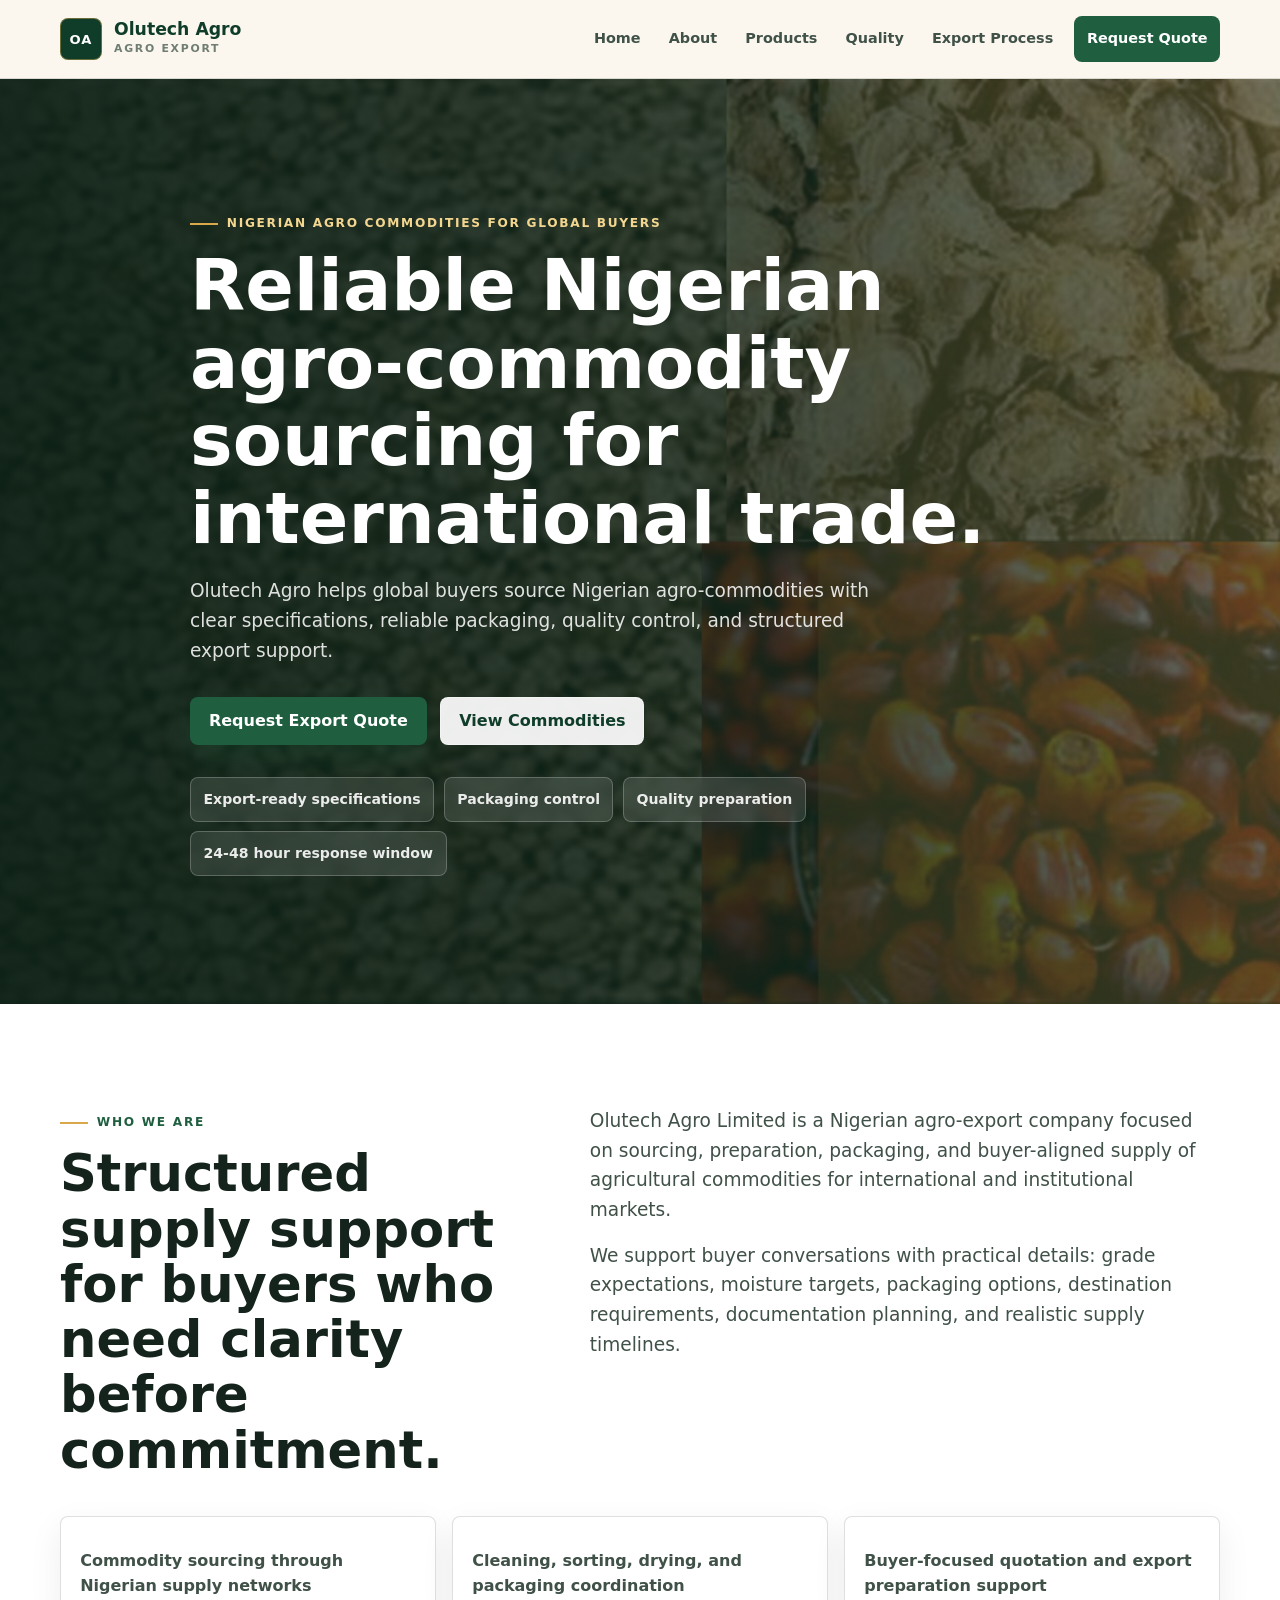
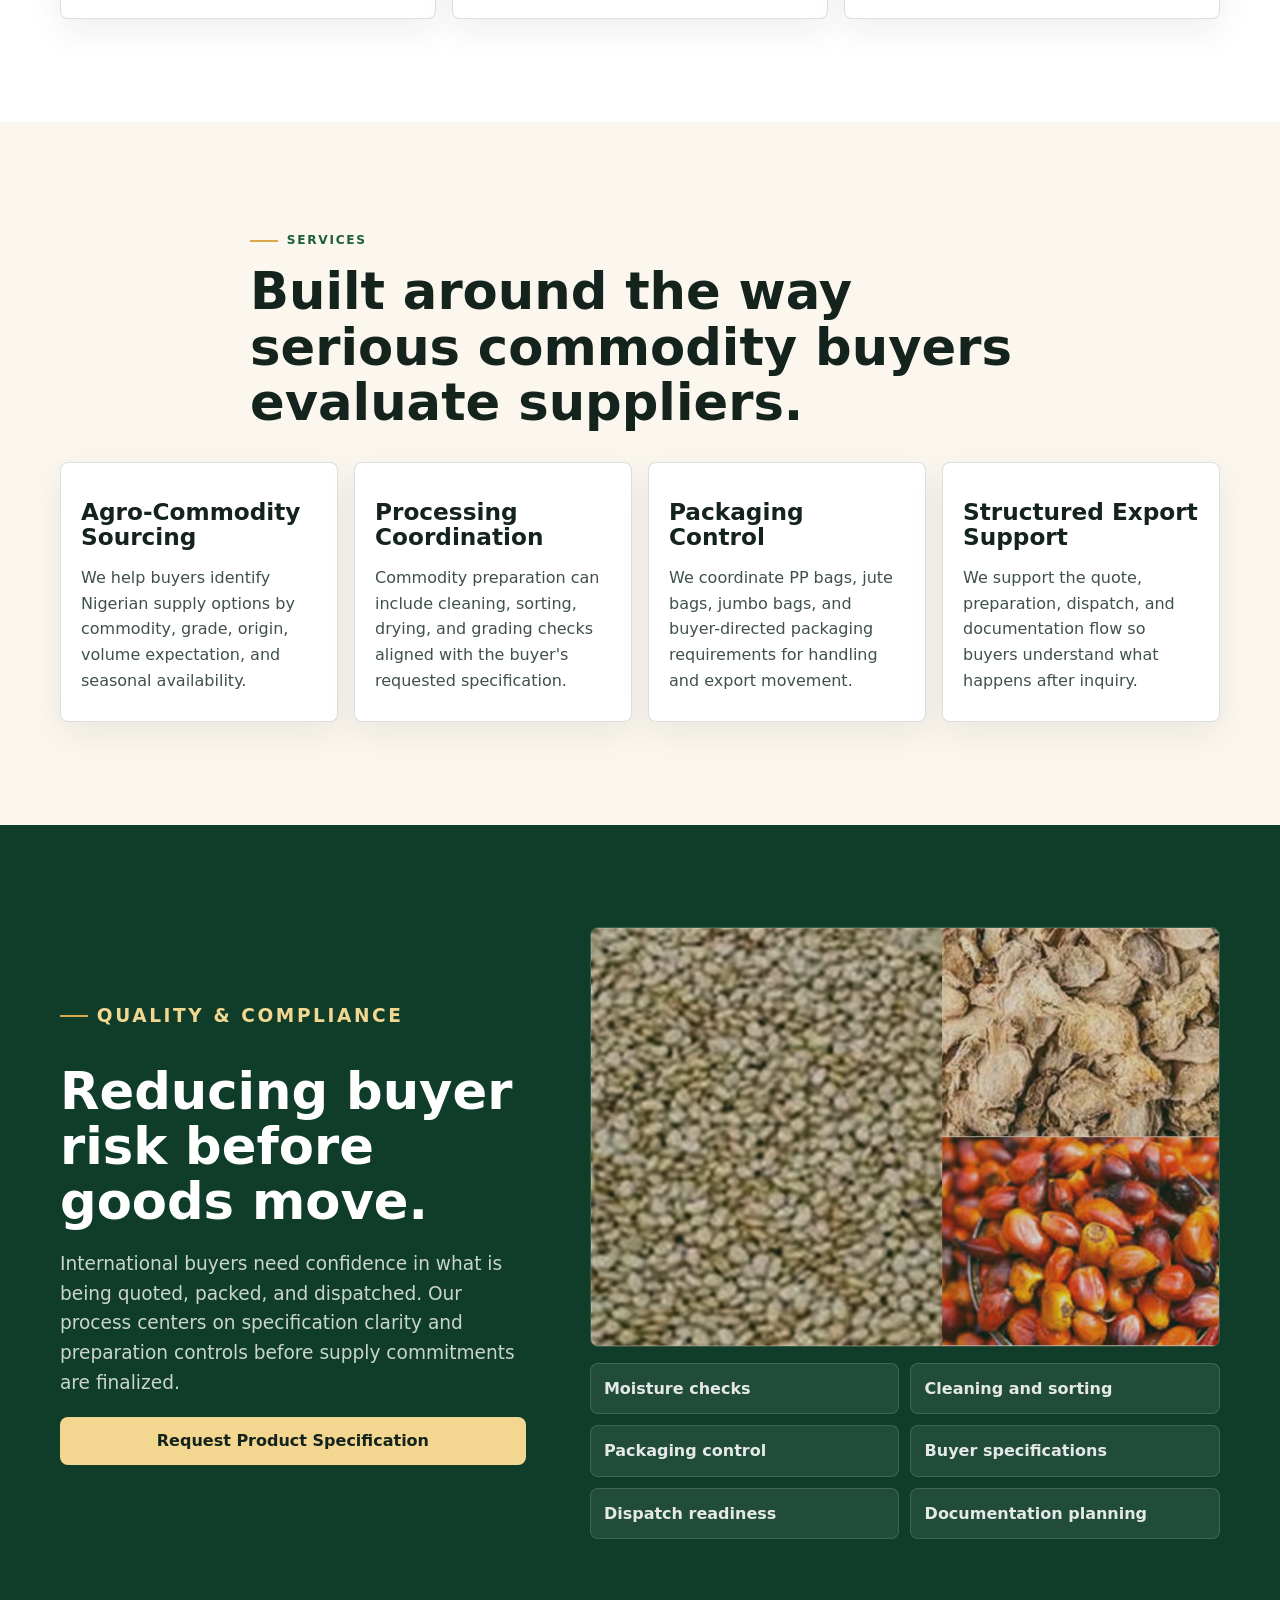
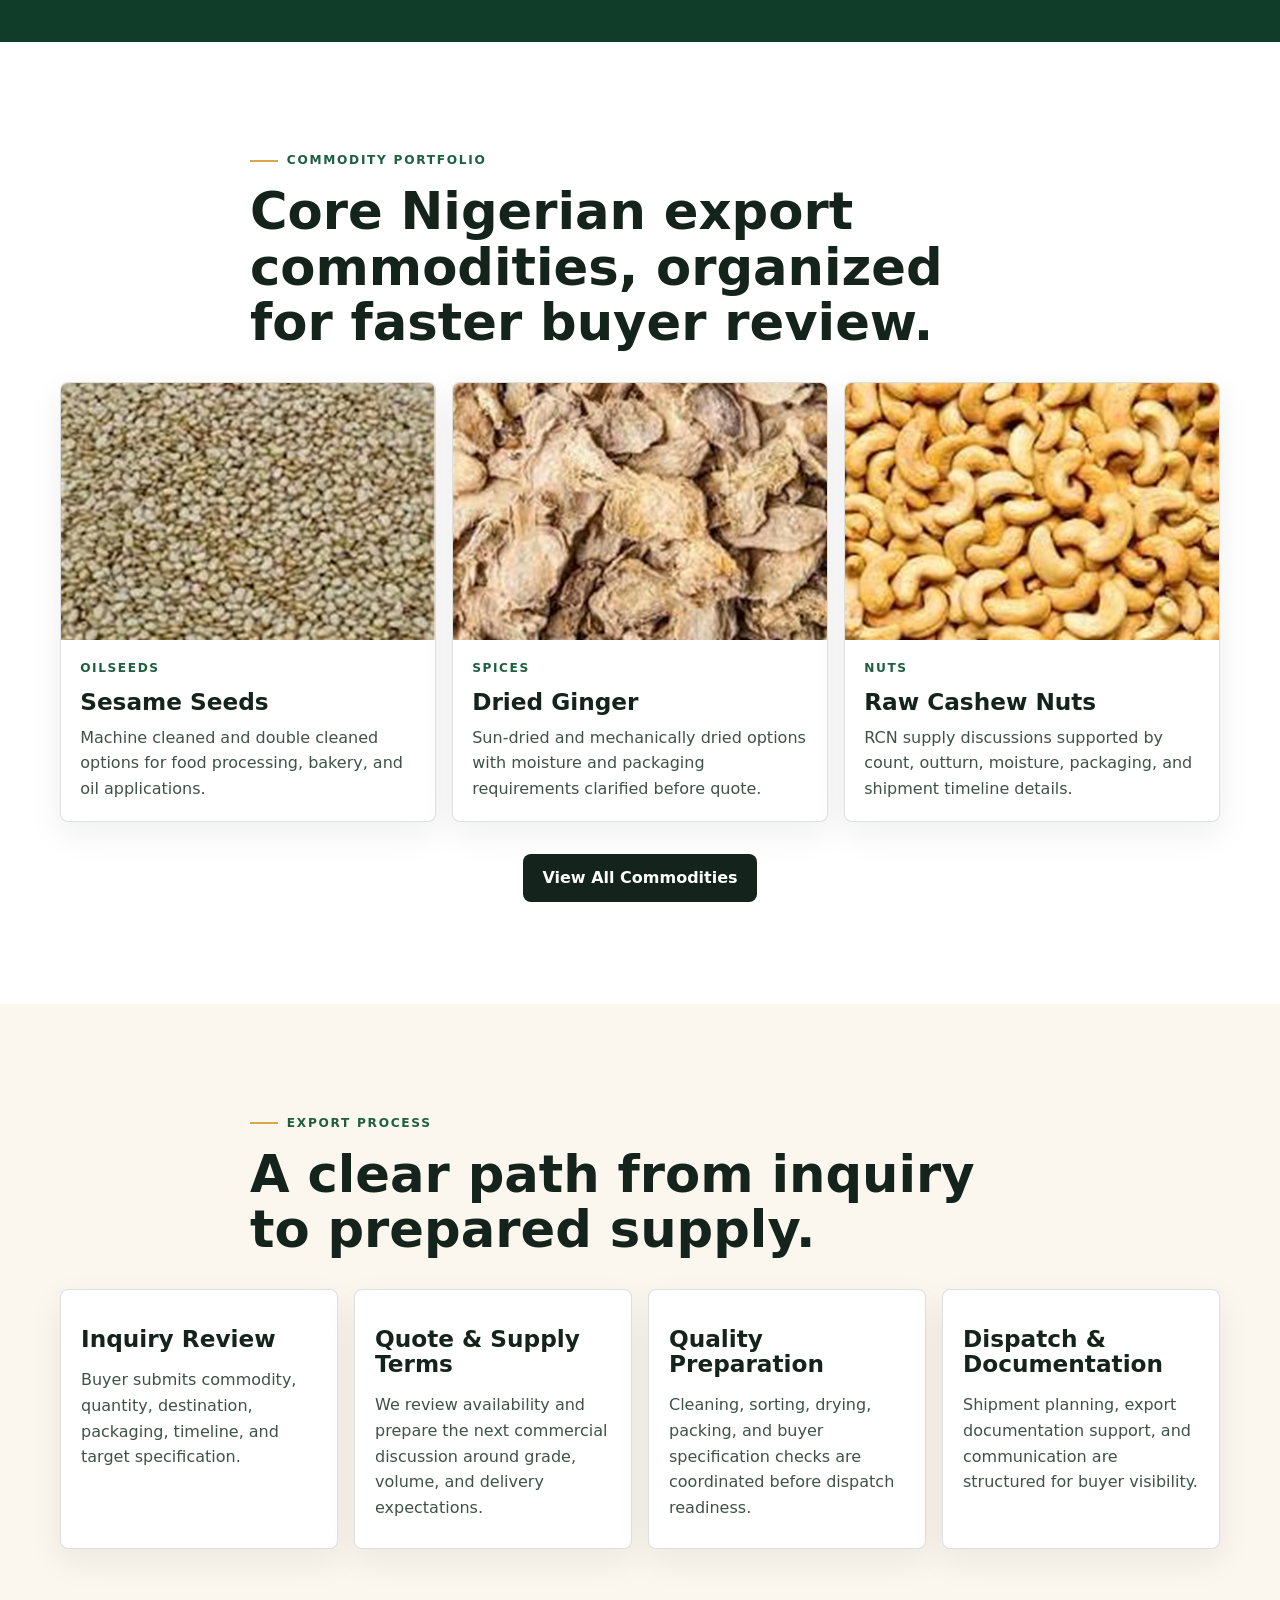
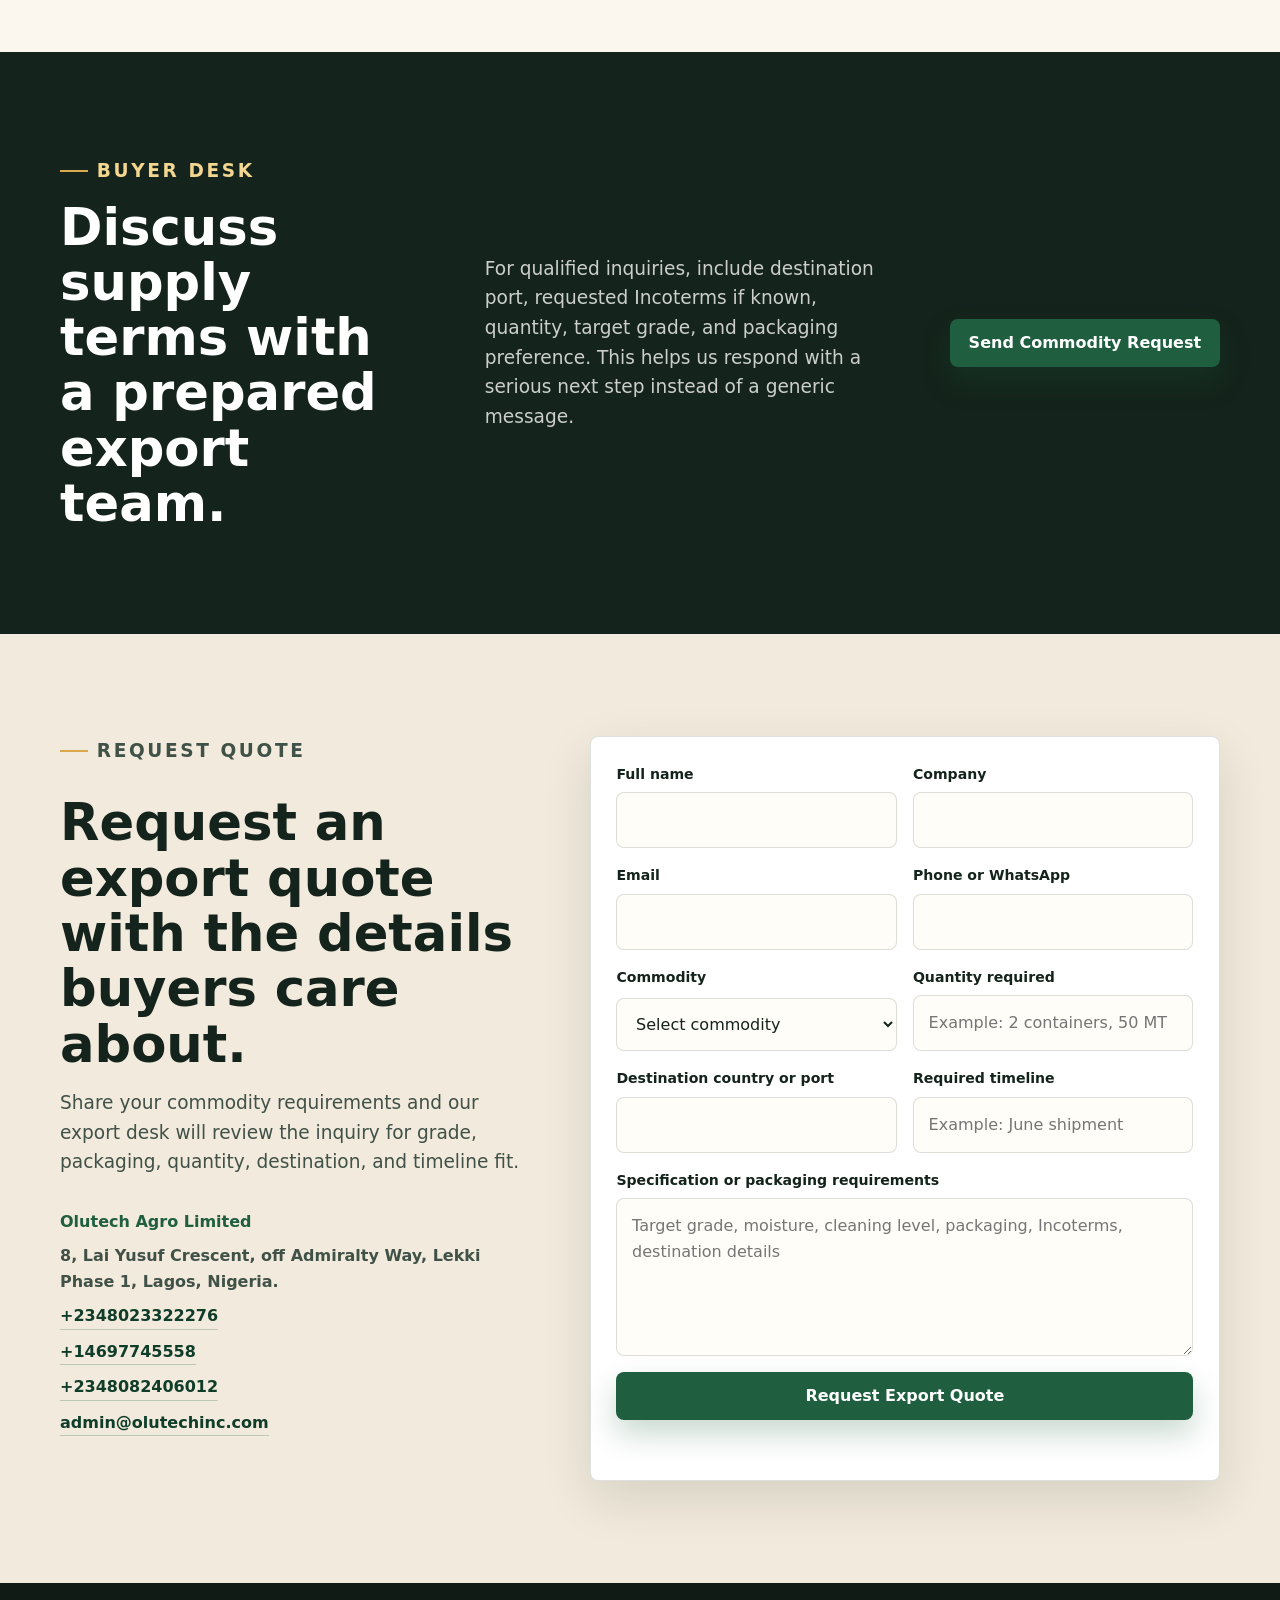
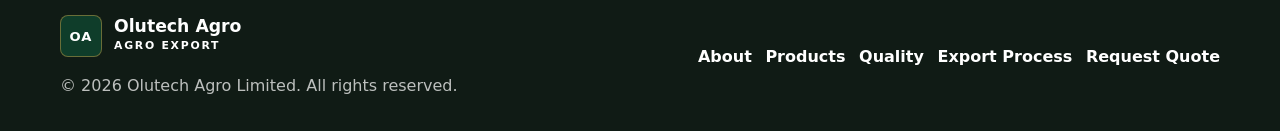
==== index.html @ 8df644e0 "first commit" ====
<!DOCTYPE html>
<html lang="en">
<head>
  <meta charset="UTF-8">
  <meta name="viewport" content="width=device-width, initial-scale=1.0">
  <title>Olutech Agro Limited | Nigerian Agro-Commodity Export Partner</title>
  <meta name="description" content="Olutech Agro helps global buyers source Nigerian agro-commodities with clear specifications, reliable packaging, quality control, and structured export support.">
  <link rel="canonical" href="https://www.olutechagro.com/">
  <meta property="og:type" content="website">
  <meta property="og:title" content="Olutech Agro Limited | Nigerian Agro-Commodity Export Partner">
  <meta property="og:description" content="Source Nigerian agro-commodities with clear specifications, reliable packaging, quality control, and structured export support.">
  <meta property="og:url" content="https://www.olutechagro.com/">
  <meta property="og:image" content="https://www.olutechagro.com/assets/products/agro-export-supply.jpg">
  <meta name="theme-color" content="#0f3d2a">
  <link rel="stylesheet" href="main.css">
  <script type="application/ld+json">
  {
    "@context": "https://schema.org",
    "@type": "Organization",
    "name": "Olutech Agro Limited",
    "url": "https://www.olutechagro.com/",
    "logo": "https://www.olutechagro.com/assets/olutech-agro-logo.svg",
    "description": "Nigerian agro-commodity sourcing, processing, quality control, packaging, and structured export support for global buyers.",
    "email": "admin@olutechinc.com",
    "telephone": ["+2348023322276", "+14697745558", "+2348082406012"],
    "address": {
      "@type": "PostalAddress",
      "streetAddress": "8, Lai Yusuf Crescent, off Admiralty Way, Lekki Phase 1",
      "addressLocality": "Lagos",
      "addressCountry": "NG"
    },
    "areaServed": "Worldwide"
  }
  </script>
</head>
<body>
  <header class="site-header" data-nav>
    <div class="container nav-shell">
      <a class="brand" href="index.html" aria-label="Olutech Agro home">
        <span class="brand-mark">OA</span>
        <span class="brand-copy">
          <span class="brand-name">Olutech Agro</span>
          <span class="brand-descriptor">Agro Export</span>
        </span>
      </a>

      <button class="nav-toggle" type="button" aria-label="Open navigation" aria-expanded="false" aria-controls="site-navigation" data-nav-toggle>
        <span></span>
        <span></span>
        <span></span>
      </button>

      <nav class="nav-links" id="site-navigation" data-nav-links aria-label="Primary navigation">
        <a href="#home">Home</a>
        <a href="#about">About</a>
        <a href="products.html">Products</a>
        <a href="#quality">Quality</a>
        <a href="#process">Export Process</a>
        <a class="nav-cta" href="#quote">Request Quote</a>
      </nav>
    </div>
  </header>

  <main>
    <section class="hero hero-home" id="home">
      <img class="hero-media" src="assets/products/agro-export-supply.jpg" width="1440" height="900" alt="Nigerian agro commodities prepared for export supply">
      <div class="hero-overlay"></div>
      <div class="container hero-content reveal">
        <p class="eyebrow">Nigerian agro commodities for global buyers</p>
        <h1>Reliable Nigerian agro-commodity sourcing for international trade.</h1>
        <p class="hero-lead">Olutech Agro helps global buyers source Nigerian agro-commodities with clear specifications, reliable packaging, quality control, and structured export support.</p>
        <div class="hero-actions" aria-label="Primary actions">
          <a class="btn btn-primary" href="#quote">Request Export Quote</a>
          <a class="btn btn-light" href="products.html">View Commodities</a>
        </div>
        <div class="trust-row" aria-label="Buyer trust signals">
          <span>Export-ready specifications</span>
          <span>Packaging control</span>
          <span>Quality preparation</span>
          <span>24-48 hour response window</span>
        </div>
      </div>
    </section>

    <section class="section section-light" id="about">
      <div class="container split-grid">
        <div class="section-heading reveal">
          <p class="eyebrow">Who We Are</p>
          <h2>Structured supply support for buyers who need clarity before commitment.</h2>
        </div>
        <div class="section-copy reveal">
          <p>Olutech Agro Limited is a Nigerian agro-export company focused on sourcing, preparation, packaging, and buyer-aligned supply of agricultural commodities for international and institutional markets.</p>
          <p>We support buyer conversations with practical details: grade expectations, moisture targets, packaging options, destination requirements, documentation planning, and realistic supply timelines.</p>
        </div>
      </div>
      <div class="container metric-grid reveal" aria-label="Company strengths">
        <article class="metric-card">
          <strong></strong>
          <span>Commodity sourcing through Nigerian supply networks</span>
        </article>
        <article class="metric-card">
          <strong></strong>
          <span>Cleaning, sorting, drying, and packaging coordination</span>
        </article>
        <article class="metric-card">
          <strong></strong>
          <span>Buyer-focused quotation and export preparation support</span>
        </article>
      </div>
    </section>

    <section class="section" id="services">
      <div class="container section-title reveal">
        <p class="eyebrow">Services</p>
        <h2>Built around the way serious commodity buyers evaluate suppliers.</h2>
      </div>
      <div class="container services-grid">
        <article class="service-card reveal">
          <span class="service-number"></span>
          <h3>Agro-Commodity Sourcing</h3>
          <p>We help buyers identify Nigerian supply options by commodity, grade, origin, volume expectation, and seasonal availability.</p>
        </article>
        <article class="service-card reveal">
          <span class="service-number"></span>
          <h3>Processing Coordination</h3>
          <p>Commodity preparation can include cleaning, sorting, drying, and grading checks aligned with the buyer's requested specification.</p>
        </article>
        <article class="service-card reveal">
          <span class="service-number"></span>
          <h3>Packaging Control</h3>
          <p>We coordinate PP bags, jute bags, jumbo bags, and buyer-directed packaging requirements for handling and export movement.</p>
        </article>
        <article class="service-card reveal">
          <span class="service-number"></span>
          <h3>Structured Export Support</h3>
          <p>We support the quote, preparation, dispatch, and documentation flow so buyers understand what happens after inquiry.</p>
        </article>
      </div>
    </section>

    <section class="section section-dark" id="quality">
      <div class="container quality-grid">
        <div class="quality-copy reveal">
          <p class="eyebrow">Quality &amp; Compliance</p>
          <h2>Reducing buyer risk before goods move.</h2>
          <p>International buyers need confidence in what is being quoted, packed, and dispatched. Our process centers on specification clarity and preparation controls before supply commitments are finalized.</p>
          <a class="btn btn-gold" href="#quote">Request Product Specification</a>
        </div>
        <div class="quality-panel reveal">
          <img src="assets/products/quality-control.jpg" width="1200" height="800" loading="lazy" alt="Agro commodities reviewed for quality and export preparation">
          <div class="quality-list" aria-label="Quality controls">
            <span>Moisture checks</span>
            <span>Cleaning and sorting</span>
            <span>Packaging control</span>
            <span>Buyer specifications</span>
            <span>Dispatch readiness</span>
            <span>Documentation planning</span>
          </div>
        </div>
      </div>
    </section>

    <section class="section section-light">
      <div class="container section-title reveal">
        <p class="eyebrow">Commodity Portfolio</p>
        <h2>Core Nigerian export commodities, organized for faster buyer review.</h2>
      </div>
      <div class="container commodity-preview">
        <article class="preview-card reveal">
          <img src="assets/products/sesame-seeds.jpg" width="720" height="520" loading="lazy" alt="Clean sesame seeds for export supply">
          <div>
            <span>Oilseeds</span>
            <h3>Sesame Seeds</h3>
            <p>Machine cleaned and double cleaned options for food processing, bakery, and oil applications.</p>
          </div>
        </article>
        <article class="preview-card reveal">
          <img src="assets/products/dried-ginger.jpg" width="720" height="520" loading="lazy" alt="Dried split ginger prepared for export">
          <div>
            <span>Spices</span>
            <h3>Dried Ginger</h3>
            <p>Sun-dried and mechanically dried options with moisture and packaging requirements clarified before quote.</p>
          </div>
        </article>
        <article class="preview-card reveal">
          <img src="assets/products/raw-cashew-nuts.jpg" width="720" height="520" loading="lazy" alt="Raw cashew nuts in shell for export">
          <div>
            <span>Nuts</span>
            <h3>Raw Cashew Nuts</h3>
            <p>RCN supply discussions supported by count, outturn, moisture, packaging, and shipment timeline details.</p>
          </div>
        </article>
      </div>
      <div class="container center-action reveal">
        <a class="btn btn-secondary" href="products.html">View All Commodities</a>
      </div>
    </section>

    <section class="section" id="process">
      <div class="container section-title reveal">
        <p class="eyebrow">Export Process</p>
        <h2>A clear path from inquiry to prepared supply.</h2>
      </div>
      <div class="container process-grid">
        <article class="process-step reveal">
          <span></span>
          <h3>Inquiry Review</h3>
          <p>Buyer submits commodity, quantity, destination, packaging, timeline, and target specification.</p>
        </article>
        <article class="process-step reveal">
          <span></span>
          <h3>Quote &amp; Supply Terms</h3>
          <p>We review availability and prepare the next commercial discussion around grade, volume, and delivery expectations.</p>
        </article>
        <article class="process-step reveal">
          <span></span>
          <h3>Quality Preparation</h3>
          <p>Cleaning, sorting, drying, packing, and buyer specification checks are coordinated before dispatch readiness.</p>
        </article>
        <article class="process-step reveal">
          <span></span>
          <h3>Dispatch &amp; Documentation</h3>
          <p>Shipment planning, export documentation support, and communication are structured for buyer visibility.</p>
        </article>
      </div>
    </section>

    <section class="section buyer-strip">
      <div class="container buyer-grid reveal">
        <div>
          <p class="eyebrow">Buyer Desk</p>
          <h2>Discuss supply terms with a prepared export team.</h2>
        </div>
        <p>For qualified inquiries, include destination port, requested Incoterms if known, quantity, target grade, and packaging preference. This helps us respond with a serious next step instead of a generic message.</p>
        <a class="btn btn-primary" href="#quote">Send Commodity Request</a>
      </div>
    </section>

    <section class="section contact-section" id="quote">
      <div class="container contact-grid">
        <div class="contact-copy reveal">
          <p class="eyebrow">Request Quote</p>
          <h2>Request an export quote with the details buyers care about.</h2>
          <p>Share your commodity requirements and our export desk will review the inquiry for grade, packaging, quantity, destination, and timeline fit.</p>
          <address class="contact-details">
            <span>Olutech Agro Limited</span>
            <strong>8, Lai Yusuf Crescent, off Admiralty Way, Lekki Phase 1, Lagos, Nigeria.</strong>
            <a href="tel:+2348023322276">+2348023322276</a>
            <a href="tel:+14697745558">+14697745558</a>
            <a href="tel:+2348082406012">+2348082406012</a>
            <a href="mailto:admin@olutechinc.com">admin@olutechinc.com</a>
          </address>
        </div>

        <form class="quote-form reveal" action="https://formspree.io/f/xzdwgzey" method="POST" aria-label="Export quote request form" id="quote-form">
          <input type="hidden" name="_subject" value="Olutech Agro Export Quote Request">
          <div class="field-row">
            <div class="field">
              <label for="full-name">Full name</label>
              <input id="full-name" name="full_name" type="text" autocomplete="name" required>
            </div>
            <div class="field">
              <label for="company">Company</label>
              <input id="company" name="company" type="text" autocomplete="organization" required>
            </div>
          </div>
          <div class="field-row">
            <div class="field">
              <label for="email">Email</label>
              <input id="email" name="email" type="email" autocomplete="email" required>
            </div>
            <div class="field">
              <label for="phone">Phone or WhatsApp</label>
              <input id="phone" name="phone_or_whatsapp" type="tel" autocomplete="tel" required>
            </div>
          </div>
          <div class="field-row">
            <div class="field">
              <label for="commodity">Commodity</label>
              <select id="commodity" name="commodity" data-commodity-select required>
                <option value="">Select commodity</option>
                <option>Sesame Seeds</option>
                <option>Stone Flower (Kalpasi)</option>
                <option>Dried Ginger</option>
                <option>Soybeans</option>
                <option>Raw Cashew Nuts</option>
                <option>Palm Kernel</option>
                <option>Cocoa Beans</option>
                <option>Hibiscus Flower</option>
                <option>Dried Chili Pepper</option>
                <option>Groundnuts</option>
                <option>Millet</option>
                <option>Sorghum</option>
                <option>Yellow Maize</option>
                <option>Shea Nuts</option>
              </select>
            </div>
            <div class="field">
              <label for="quantity">Quantity required</label>
              <input id="quantity" name="quantity" type="text" placeholder="Example: 2 containers, 50 MT" required>
            </div>
          </div>
          <div class="field-row">
            <div class="field">
              <label for="destination">Destination country or port</label>
              <input id="destination" name="destination" type="text" required>
            </div>
            <div class="field">
              <label for="timeline">Required timeline</label>
              <input id="timeline" name="timeline" type="text" placeholder="Example: June shipment">
            </div>
          </div>
          <div class="field">
            <label for="requirements">Specification or packaging requirements</label>
            <textarea id="requirements" name="specification_or_packaging_requirements" rows="5" placeholder="Target grade, moisture, cleaning level, packaging, Incoterms, destination details"></textarea>
          </div>
          <button class="btn btn-primary" type="submit">Request Export Quote</button>
          <p class="form-note" id="form-note" role="status" aria-live="polite"></p>
        </form>
      </div>
    </section>
  </main>

  <footer class="footer">
    <div class="container footer-grid">
      <div>
        <a class="brand footer-brand" href="index.html" aria-label="Olutech Agro home">
          <span class="brand-mark">OA</span>
          <span class="brand-copy">
            <span class="brand-name">Olutech Agro</span>
            <span class="brand-descriptor">Agro Export</span>
          </span>
        </a>
        <p>&copy; 2026 Olutech Agro Limited. All rights reserved.</p>
      </div>
      <nav aria-label="Footer navigation">
        <a href="#about">About</a>
        <a href="products.html">Products</a>
        <a href="#quality">Quality</a>
        <a href="#process">Export Process</a>
        <a href="#quote">Request Quote</a>
      </nav>
    </div>
  </footer>

  <script src="main.js"></script>
</body>
</html>
---- main.css ----
/* ===== Tokens ===== */
:root {
  --ink: #14231b;
  --text: #405148;
  --muted: #6f7d73;
  --cream: #fbf7ef;
  --cream-2: #f2eadc;
  --white: #ffffff;
  --green: #1f5f40;
  --green-2: #0f3d2a;
  --gold: #d8a84b;
  --gold-soft: #f3d690;
  --line: rgba(20, 35, 27, 0.14);
  --line-strong: rgba(20, 35, 27, 0.22);
  --shadow: 0 18px 50px rgba(20, 35, 27, 0.12);
  --radius: 8px;
  --header-height: 78px;
  --transition: 180ms ease;
  --font-sans: Inter, ui-sans-serif, system-ui, -apple-system, BlinkMacSystemFont, "Segoe UI", Arial, sans-serif;
  --font-serif: Georgia, "Times New Roman", serif;
}

/* ===== Base ===== */
*,
*::before,
*::after {
  box-sizing: border-box;
}

html {
  scroll-behavior: smooth;
}

body {
  margin: 0;
  font-family: var(--font-sans);
  color: var(--ink);
  background: var(--cream);
  line-height: 1.6;
  overflow-x: hidden;
}

body.nav-open {
  overflow: hidden;
}

img {
  display: block;
  max-width: 100%;
  height: auto;
}

a {
  color: inherit;
  text-decoration: none;
}

button,
input,
select,
textarea {
  font: inherit;
}

button {
  cursor: pointer;
}

:focus-visible {
  outline: 3px solid rgba(216, 168, 75, 0.9);
  outline-offset: 3px;
}

::selection {
  color: var(--white);
  background: var(--green);
}

/* ===== Layout ===== */
.container {
  width: min(1160px, calc(100% - 40px));
  margin-inline: auto;
}

.section {
  padding: clamp(4rem, 8vw, 6.5rem) 0;
  scroll-margin-top: calc(var(--header-height) + 24px);
}

.section-light {
  background: var(--white);
}

.section-dark {
  color: var(--white);
  background: var(--green-2);
}

.split-grid,
.quality-grid,
.contact-grid,
.buyer-grid {
  display: grid;
  grid-template-columns: minmax(0, 0.85fr) minmax(0, 1.15fr);
  gap: clamp(2rem, 5vw, 4.5rem);
  align-items: start;
}

.section-title {
  max-width: 780px;
  margin-bottom: 2rem;
}

.center-action {
  display: flex;
  justify-content: center;
  margin-top: 2rem;
}

/* ===== Typography ===== */
.eyebrow {
  display: inline-flex;
  align-items: center;
  gap: 0.55rem;
  margin: 0 0 0.85rem;
  color: var(--green);
  font-size: 0.76rem;
  font-weight: 800;
  letter-spacing: 0.14em;
  text-transform: uppercase;
}

.eyebrow::before {
  content: "";
  width: 28px;
  height: 2px;
  background: var(--gold);
}

.section-dark .eyebrow,
.hero .eyebrow,
.buyer-strip .eyebrow {
  color: var(--gold-soft);
}

h1,
h2,
h3 {
  margin: 0;
  line-height: 1.08;
  letter-spacing: 0;
}

h1 {
  max-width: 920px;
  font-size: clamp(2.65rem, 5.6vw, 5.45rem);
  color: var(--white);
}

h2 {
  font-size: clamp(2rem, 4vw, 4.1rem);
  max-width: 900px;
}

h3 {
  font-size: clamp(1.15rem, 2vw, 1.45rem);
}

p {
  margin: 0;
}

.hero-lead,
.section-copy p,
.quality-copy p,
.contact-copy p,
.buyer-grid p,
.section-title > p:not(.eyebrow) {
  color: var(--text);
  font-size: clamp(1rem, 1.6vw, 1.16rem);
}

.hero-lead {
  max-width: 720px;
  margin-top: 1.2rem;
  color: rgba(255, 255, 255, 0.86);
}

.section-copy {
  display: grid;
  gap: 1rem;
}

.section-dark p,
.buyer-strip p {
  color: rgba(255, 255, 255, 0.78);
}

/* ===== Navigation ===== */
.site-header {
  position: sticky;
  top: 0;
  z-index: 1000;
  background: rgba(251, 247, 239, 0.94);
  border-bottom: 1px solid var(--line);
  backdrop-filter: blur(14px);
}

.nav-shell {
  min-height: var(--header-height);
  display: flex;
  align-items: center;
  justify-content: space-between;
  gap: 1rem;
}

.brand {
  display: inline-flex;
  align-items: center;
  gap: 0.75rem;
  min-width: max-content;
}

.brand-mark {
  width: 42px;
  height: 42px;
  display: grid;
  place-items: center;
  color: var(--white);
  background: var(--green-2);
  border: 1px solid rgba(216, 168, 75, 0.45);
  border-radius: var(--radius);
  font-weight: 900;
  font-size: 0.82rem;
  letter-spacing: 0.08em;
}

.brand-copy {
  display: grid;
  gap: 0.1rem;
}

.brand-name {
  color: var(--green-2);
  font-weight: 900;
  font-size: 1.08rem;
  line-height: 1;
}

.brand-descriptor {
  color: var(--muted);
  font-size: 0.68rem;
  font-weight: 800;
  letter-spacing: 0.16em;
  text-transform: uppercase;
}

.nav-links {
  display: flex;
  align-items: center;
  gap: 0.2rem;
}

.nav-links a {
  padding: 0.7rem 0.78rem;
  border-radius: var(--radius);
  color: var(--text);
  font-size: 0.9rem;
  font-weight: 800;
  transition: color var(--transition), background var(--transition);
}

.nav-links a:hover,
.nav-links a.active {
  color: var(--green-2);
  background: rgba(31, 95, 64, 0.08);
}

.nav-links .nav-cta {
  margin-left: 0.35rem;
  color: var(--white);
  background: var(--green);
}

.nav-links .nav-cta:hover {
  color: var(--white);
  background: var(--green-2);
}

.nav-toggle {
  display: none;
  width: 44px;
  height: 44px;
  padding: 0;
  place-items: center;
  gap: 4px;
  background: var(--white);
  border: 1px solid var(--line);
  border-radius: var(--radius);
}

.nav-toggle span {
  display: block;
  width: 18px;
  height: 2px;
  background: var(--ink);
  border-radius: 2px;
}

/* ===== Buttons ===== */
.btn {
  display: inline-flex;
  align-items: center;
  justify-content: center;
  min-height: 48px;
  padding: 0.86rem 1.12rem;
  border: 1px solid transparent;
  border-radius: var(--radius);
  font-weight: 900;
  line-height: 1;
  text-align: center;
  transition: transform var(--transition), background var(--transition), color var(--transition), border-color var(--transition);
}

.btn:hover {
  transform: translateY(-2px);
}

.btn-primary {
  color: var(--white);
  background: var(--green);
  box-shadow: 0 14px 30px rgba(31, 95, 64, 0.24);
}

.btn-primary:hover {
  background: var(--green-2);
}

.btn-secondary {
  color: var(--white);
  background: var(--ink);
}

.btn-light {
  color: var(--green-2);
  background: rgba(255, 255, 255, 0.92);
  border-color: rgba(255, 255, 255, 0.35);
}

.btn-gold {
  color: var(--ink);
  background: var(--gold-soft);
}

.btn-card {
  width: 100%;
  color: var(--green-2);
  background: var(--cream);
  border-color: var(--line);
}

.btn-card:hover {
  color: var(--white);
  background: var(--green);
}

/* ===== Forms ===== */
.quote-form {
  display: grid;
  gap: 1rem;
  padding: clamp(1.2rem, 3vw, 1.6rem);
  background: var(--white);
  border: 1px solid var(--line);
  border-radius: var(--radius);
  box-shadow: var(--shadow);
}

.field-row {
  display: grid;
  grid-template-columns: repeat(2, minmax(0, 1fr));
  gap: 1rem;
}

.field {
  display: grid;
  gap: 0.45rem;
}

label {
  color: var(--ink);
  font-size: 0.88rem;
  font-weight: 850;
}

input,
select,
textarea {
  width: 100%;
  min-width: 0;
  color: var(--ink);
  background: #fffdf8;
  border: 1px solid var(--line);
  border-radius: var(--radius);
  padding: 0.88rem 0.92rem;
  transition: border-color var(--transition), box-shadow var(--transition), background var(--transition);
}

textarea {
  resize: vertical;
}

input:focus,
select:focus,
textarea:focus {
  outline: none;
  background: var(--white);
  border-color: rgba(31, 95, 64, 0.5);
  box-shadow: 0 0 0 4px rgba(31, 95, 64, 0.12);
}

.form-note {
  min-height: 1.2em;
  color: var(--muted);
  font-size: 0.92rem;
}

/* ===== Hero ===== */
.hero {
  position: relative;
  min-height: calc(86vh - var(--header-height));
  display: grid;
  align-items: center;
  isolation: isolate;
  overflow: hidden;
  padding: clamp(5rem, 10vw, 8rem) 0;
}

.hero-products {
  min-height: 58vh;
}

.hero-media,
.hero-overlay {
  position: absolute;
  inset: 0;
}

.hero-media {
  width: 100%;
  height: 100%;
  object-fit: cover;
  z-index: -2;
}

.hero-overlay {
  z-index: -1;
  background:
    linear-gradient(90deg, rgba(12, 32, 22, 0.9) 0%, rgba(12, 32, 22, 0.72) 45%, rgba(12, 32, 22, 0.3) 100%),
    linear-gradient(0deg, rgba(20, 35, 27, 0.36), rgba(20, 35, 27, 0.2));
}

.hero-content {
  max-width: 900px;
}

.hero-content.compact {
  max-width: 840px;
}

.hero-actions {
  display: flex;
  flex-wrap: wrap;
  gap: 0.85rem;
  margin-top: 2rem;
}

.trust-row {
  display: flex;
  flex-wrap: wrap;
  gap: 0.6rem;
  max-width: 860px;
  margin-top: 2rem;
}

.trust-row span {
  padding: 0.62rem 0.78rem;
  color: rgba(255, 255, 255, 0.9);
  background: rgba(255, 255, 255, 0.11);
  border: 1px solid rgba(255, 255, 255, 0.22);
  border-radius: var(--radius);
  font-size: 0.88rem;
  font-weight: 800;
  backdrop-filter: blur(10px);
}

/* ===== Sections ===== */
.metric-grid {
  display: grid;
  grid-template-columns: repeat(3, minmax(0, 1fr));
  gap: 1rem;
  margin-top: 2.4rem;
}

.metric-card,
.service-card,
.process-step,
.preview-card,
.product-card {
  background: var(--white);
  border: 1px solid var(--line);
  border-radius: var(--radius);
  box-shadow: 0 12px 34px rgba(20, 35, 27, 0.07);
}

.metric-card {
  display: grid;
  gap: 0.7rem;
  padding: 1.2rem;
}

.metric-card strong,
.service-number,
.process-step span,
.product-category,
.preview-card span {
  color: var(--green);
  font-size: 0.76rem;
  font-weight: 900;
  letter-spacing: 0.13em;
  text-transform: uppercase;
}

.metric-card span {
  color: var(--text);
  font-weight: 750;
}

.services-grid,
.process-grid,
.commodity-preview,
.products-grid {
  display: grid;
  gap: 1rem;
}

.services-grid {
  grid-template-columns: repeat(4, minmax(0, 1fr));
}

.service-card,
.process-step {
  display: grid;
  align-content: start;
  gap: 1rem;
  min-height: 260px;
  padding: 1.25rem;
}

.service-card p,
.process-step p,
.preview-card p,
.product-card p,
.product-card dd {
  color: var(--text);
}

.quality-grid {
  align-items: center;
}

.quality-copy {
  display: grid;
  gap: 1.2rem;
}

.quality-panel {
  display: grid;
  gap: 1rem;
}

.quality-panel img {
  width: 100%;
  aspect-ratio: 3 / 2;
  object-fit: cover;
  border: 1px solid rgba(255, 255, 255, 0.16);
  border-radius: var(--radius);
}

.quality-list {
  display: grid;
  grid-template-columns: repeat(2, minmax(0, 1fr));
  gap: 0.7rem;
}

.quality-list span {
  padding: 0.74rem 0.82rem;
  color: rgba(255, 255, 255, 0.88);
  background: rgba(255, 255, 255, 0.08);
  border: 1px solid rgba(255, 255, 255, 0.14);
  border-radius: var(--radius);
  font-weight: 800;
}

.commodity-preview {
  grid-template-columns: repeat(3, minmax(0, 1fr));
}

.preview-card {
  overflow: hidden;
}

.preview-card img {
  width: 100%;
  aspect-ratio: 16 / 11;
  object-fit: cover;
}

.preview-card div {
  display: grid;
  gap: 0.65rem;
  padding: 1.2rem;
}

.process-grid {
  grid-template-columns: repeat(4, minmax(0, 1fr));
}

.buyer-strip {
  color: var(--white);
  background: var(--ink);
}

.buyer-grid {
  grid-template-columns: minmax(0, 0.9fr) minmax(0, 1fr) auto;
  align-items: center;
}

/* ===== Product Cards ===== */
.products-section {
  background: var(--white);
}

.filter-bar {
  display: flex;
  flex-wrap: wrap;
  gap: 0.55rem;
  margin-bottom: 1.35rem;
}

.filter-button {
  min-height: 42px;
  padding: 0.64rem 0.84rem;
  color: var(--text);
  background: var(--cream);
  border: 1px solid var(--line);
  border-radius: var(--radius);
  font-weight: 850;
  transition: color var(--transition), background var(--transition), border-color var(--transition);
}

.filter-button:hover,
.filter-button.active {
  color: var(--white);
  background: var(--green);
  border-color: var(--green);
}

.products-grid {
  grid-template-columns: repeat(3, minmax(0, 1fr));
}

.product-card {
  display: flex;
  min-width: 0;
  overflow: hidden;
  flex-direction: column;
  transition: transform var(--transition), box-shadow var(--transition), opacity var(--transition);
}

.product-card:hover {
  transform: translateY(-5px);
  box-shadow: var(--shadow);
}

.product-card.is-hidden {
  display: none;
}

.product-card img {
  width: 100%;
  aspect-ratio: 16 / 11;
  object-fit: cover;
  background: var(--cream-2);
}

.product-body {
  display: grid;
  gap: 0.9rem;
  padding: 1.2rem;
}

.product-body h3 {
  color: var(--green-2);
}

.product-body dl {
  display: grid;
  gap: 0.65rem;
  margin: 0;
}

.product-body dl div {
  display: grid;
  gap: 0.18rem;
}

.product-body dt {
  color: var(--ink);
  font-size: 0.78rem;
  font-weight: 900;
  letter-spacing: 0.08em;
  text-transform: uppercase;
}

.product-body dd {
  margin: 0;
  font-size: 0.94rem;
}

.empty-state {
  margin-top: 1rem;
  padding: 1rem;
  color: var(--text);
  background: var(--cream);
  border: 1px solid var(--line);
  border-radius: var(--radius);
  font-weight: 800;
}

/* ===== Contact ===== */
.contact-section {
  background: var(--cream-2);
}

.contact-copy {
  display: grid;
  gap: 1rem;
}

.contact-details {
  display: grid;
  gap: 0.55rem;
  margin-top: 1rem;
  font-style: normal;
}

.contact-details span {
  color: var(--green);
  font-weight: 900;
}

.contact-details strong {
  color: var(--text);
  font-weight: 750;
}

.contact-details a {
  width: fit-content;
  color: var(--green-2);
  font-weight: 850;
  border-bottom: 1px solid rgba(31, 95, 64, 0.25);
}

/* ===== Footer ===== */
.footer {
  color: rgba(255, 255, 255, 0.72);
  background: #101b15;
  padding: 2rem 0;
}

.footer-grid {
  display: grid;
  grid-template-columns: minmax(0, 1fr) auto;
  gap: 2rem;
  align-items: center;
}

.footer-brand {
  margin-bottom: 1rem;
}

.footer .brand-name,
.footer .brand-descriptor {
  color: var(--white);
}

.footer nav {
  display: flex;
  flex-wrap: wrap;
  justify-content: flex-end;
  gap: 0.85rem;
}

.footer a {
  color: var(--white);
  font-weight: 800;
}

/* ===== Animations ===== */
.reveal {
  opacity: 0;
  transform: translateY(18px);
  transition: opacity 600ms ease, transform 600ms ease;
}

.reveal.show {
  opacity: 1;
  transform: translateY(0);
}

/* ===== Responsive ===== */
@media (max-width: 1120px) {
  .nav-links a {
    padding-inline: 0.58rem;
    font-size: 0.84rem;
  }

  .services-grid,
  .process-grid {
    grid-template-columns: repeat(2, minmax(0, 1fr));
  }

  .products-grid {
    grid-template-columns: repeat(2, minmax(0, 1fr));
  }
}

@media (max-width: 900px) {
  .nav-toggle {
    display: grid;
  }

  .nav-links {
    position: fixed;
    top: var(--header-height);
    right: 20px;
    left: 20px;
    display: grid;
    align-items: stretch;
    gap: 0.15rem;
    padding: 0.75rem;
    background: rgba(255, 255, 255, 0.98);
    border: 1px solid var(--line);
    border-radius: var(--radius);
    box-shadow: var(--shadow);
    transform: translateY(-12px);
    opacity: 0;
    pointer-events: none;
  }

  .nav-links.active {
    transform: translateY(0);
    opacity: 1;
    pointer-events: auto;
  }

  .nav-links .nav-cta {
    margin-left: 0;
  }

  .nav-links a {
    padding: 0.9rem;
    font-size: 0.95rem;
  }

  .split-grid,
  .quality-grid,
  .contact-grid,
  .buyer-grid {
    grid-template-columns: 1fr;
  }

  .metric-grid,
  .commodity-preview {
    grid-template-columns: 1fr;
  }

  .buyer-grid {
    align-items: start;
  }
}

@media (max-width: 680px) {
  :root {
    --header-height: 72px;
  }

  .container {
    width: min(100% - 28px, 1160px);
  }

  .brand-mark {
    width: 38px;
    height: 38px;
  }

  .brand-name {
    font-size: 1rem;
  }

  .brand-descriptor {
    font-size: 0.62rem;
  }

  .hero {
    min-height: auto;
    padding: 3rem 0 2.3rem;
  }

  h1 {
    font-size: clamp(2.18rem, 10.4vw, 2.95rem);
  }

  h2 {
    font-size: clamp(1.8rem, 9vw, 3rem);
  }

  .hero-actions,
  .filter-bar {
    align-items: stretch;
    flex-direction: column;
  }

  .hero-actions {
    gap: 0.65rem;
    margin-top: 1.25rem;
  }

  .hero-lead {
    font-size: 1rem;
  }

  .trust-row {
    display: grid;
    grid-template-columns: repeat(2, minmax(0, 1fr));
    gap: 0.5rem;
    margin-top: 1.1rem;
  }

  .trust-row span {
    padding: 0.48rem;
    font-size: 0.72rem;
  }

  .hero-actions .btn,
  .filter-button,
  .buyer-grid .btn {
    width: 100%;
  }

  .field-row,
  .quality-list,
  .services-grid,
  .process-grid,
  .products-grid {
    grid-template-columns: 1fr;
  }

  .service-card,
  .process-step {
    min-height: auto;
  }

  .footer-grid {
    grid-template-columns: 1fr;
  }

  .footer nav {
    justify-content: flex-start;
  }
}

@media (prefers-reduced-motion: reduce) {
  html {
    scroll-behavior: auto;
  }

  *,
  *::before,
  *::after {
    transition: none !important;
  }

  .reveal {
    opacity: 1;
    transform: none;
  }
}
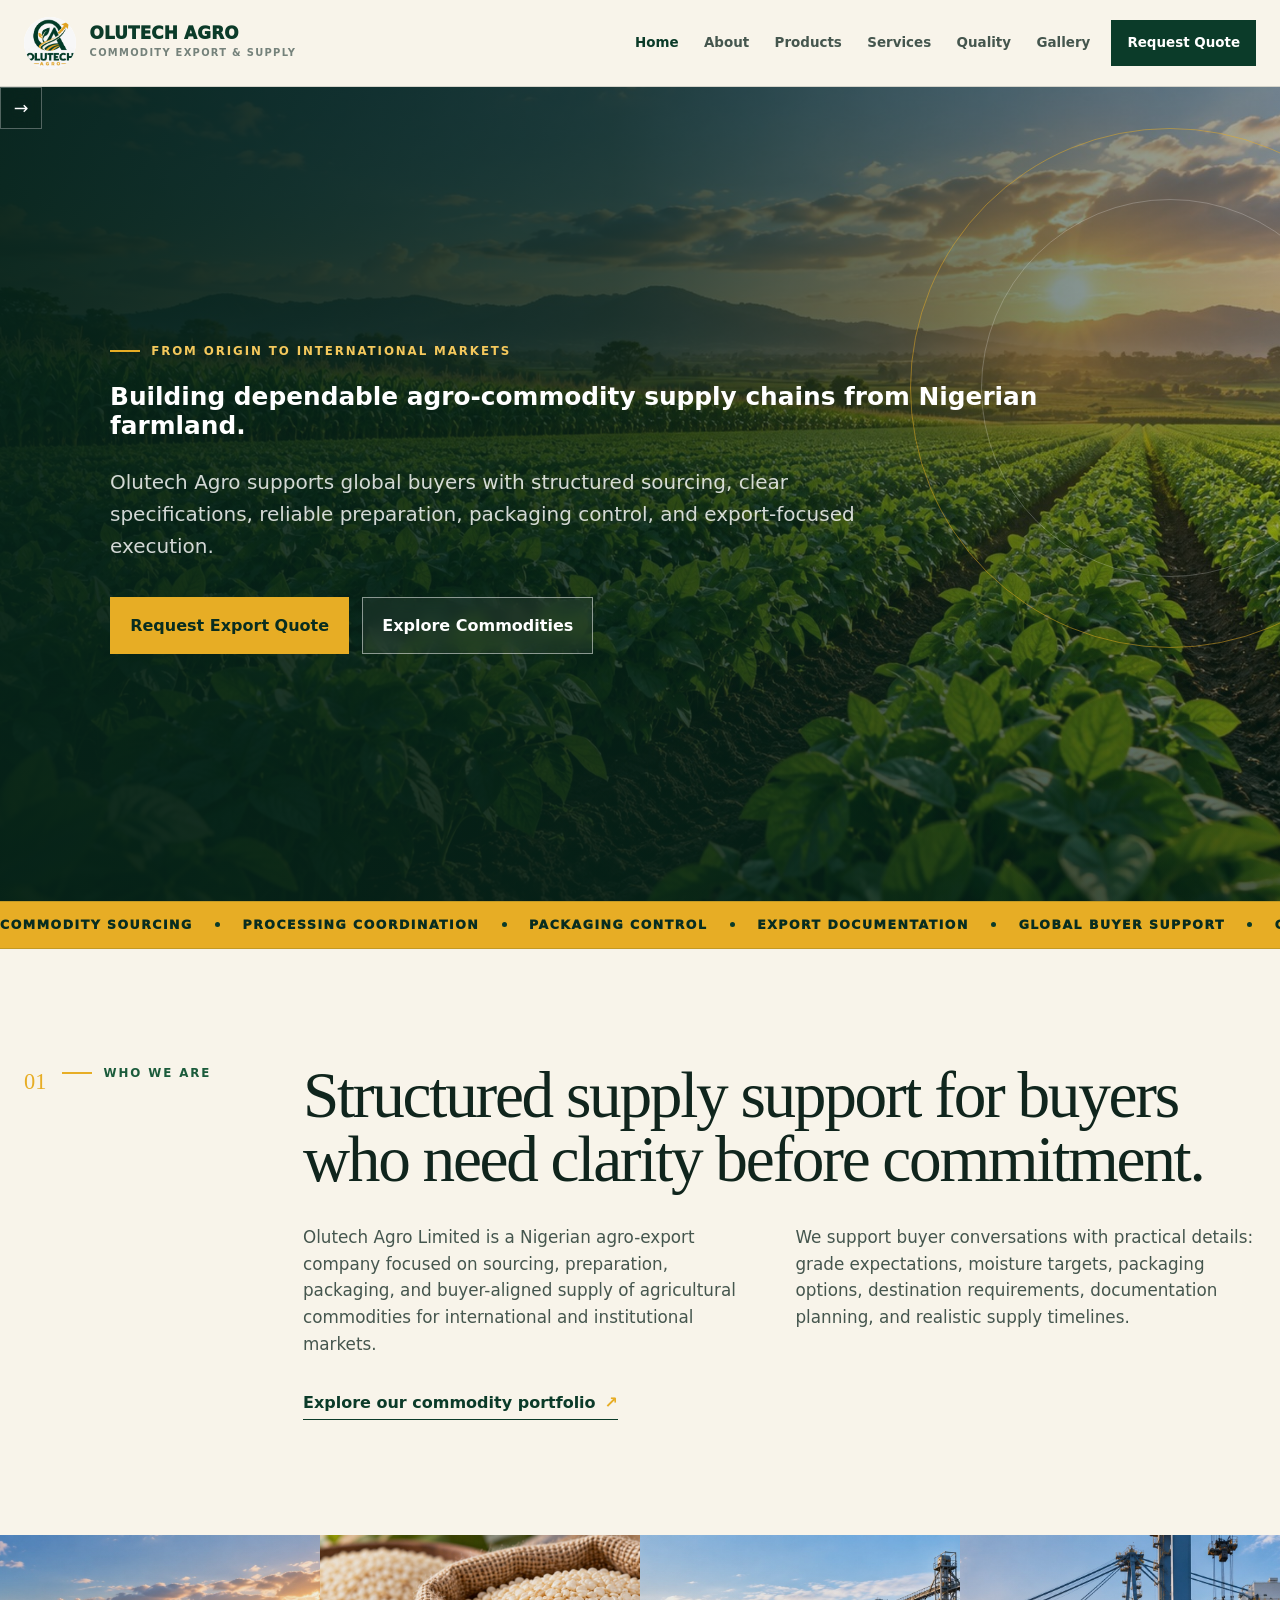
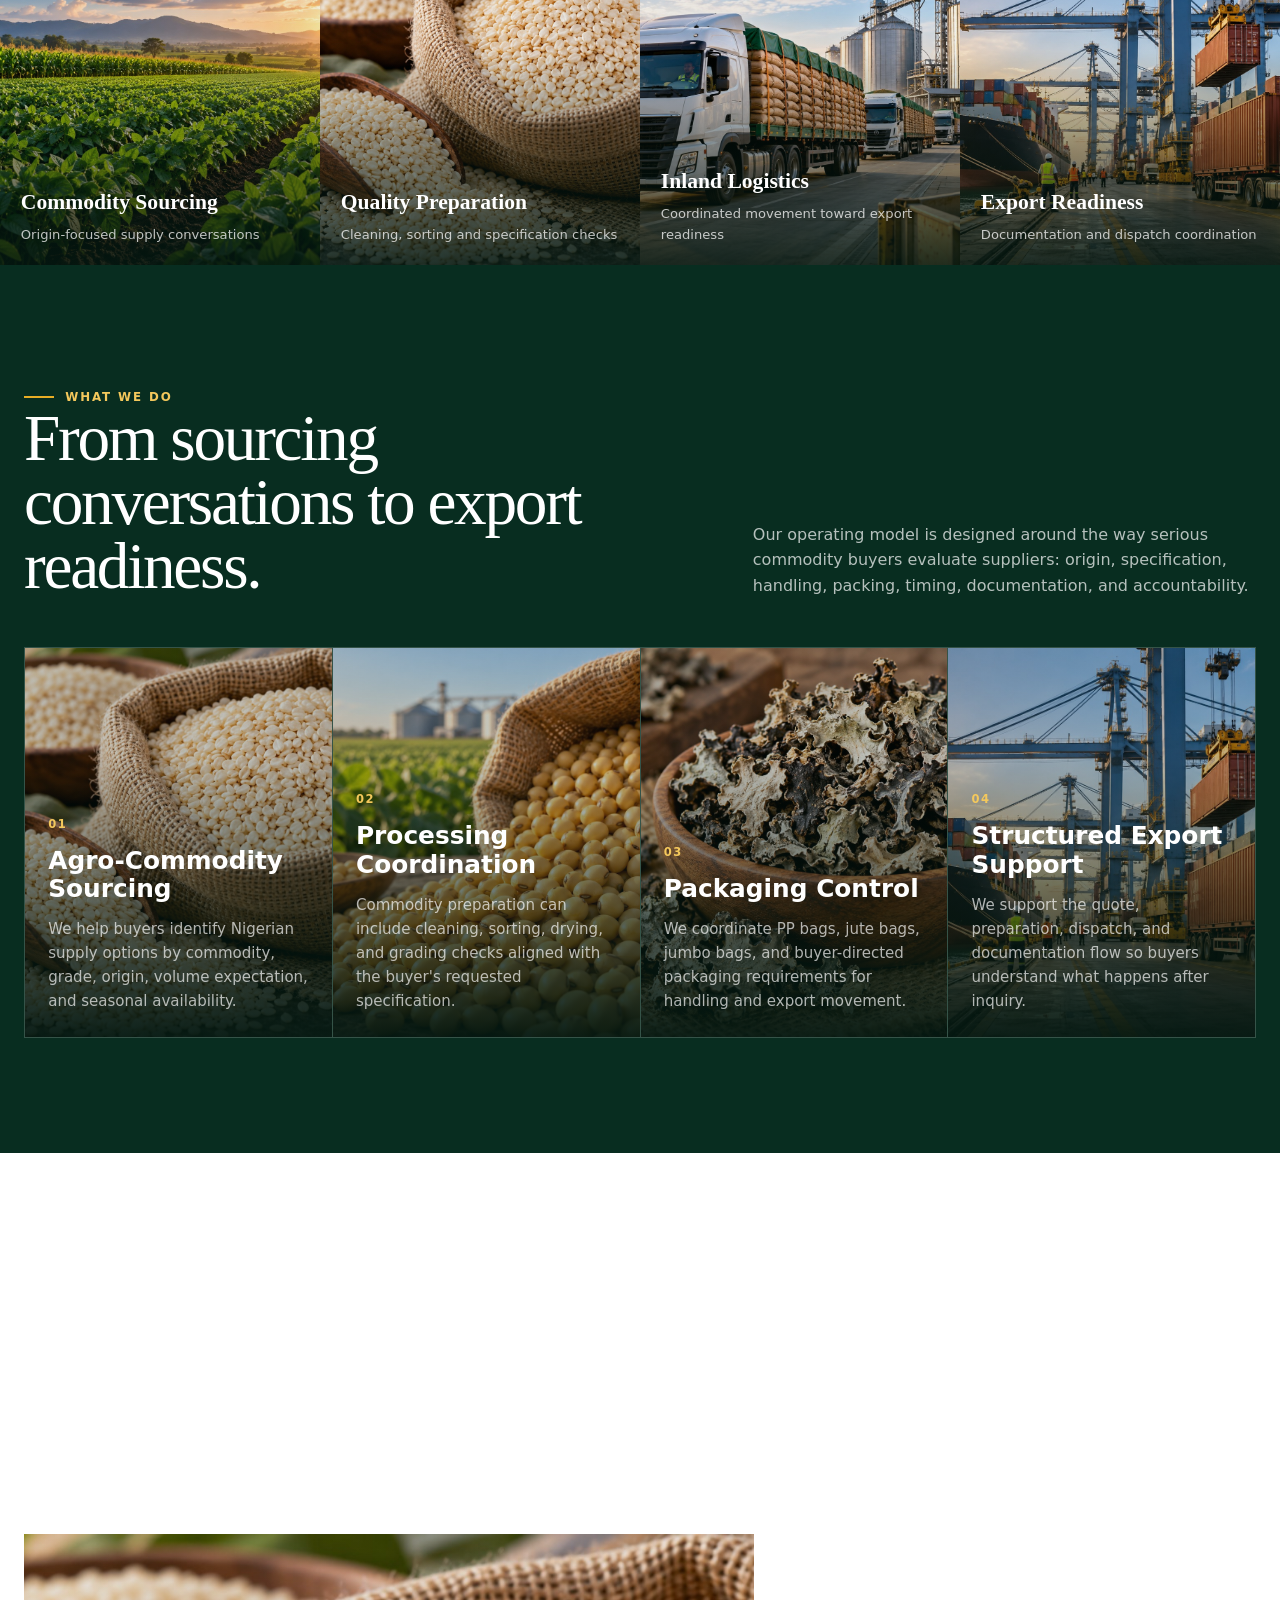
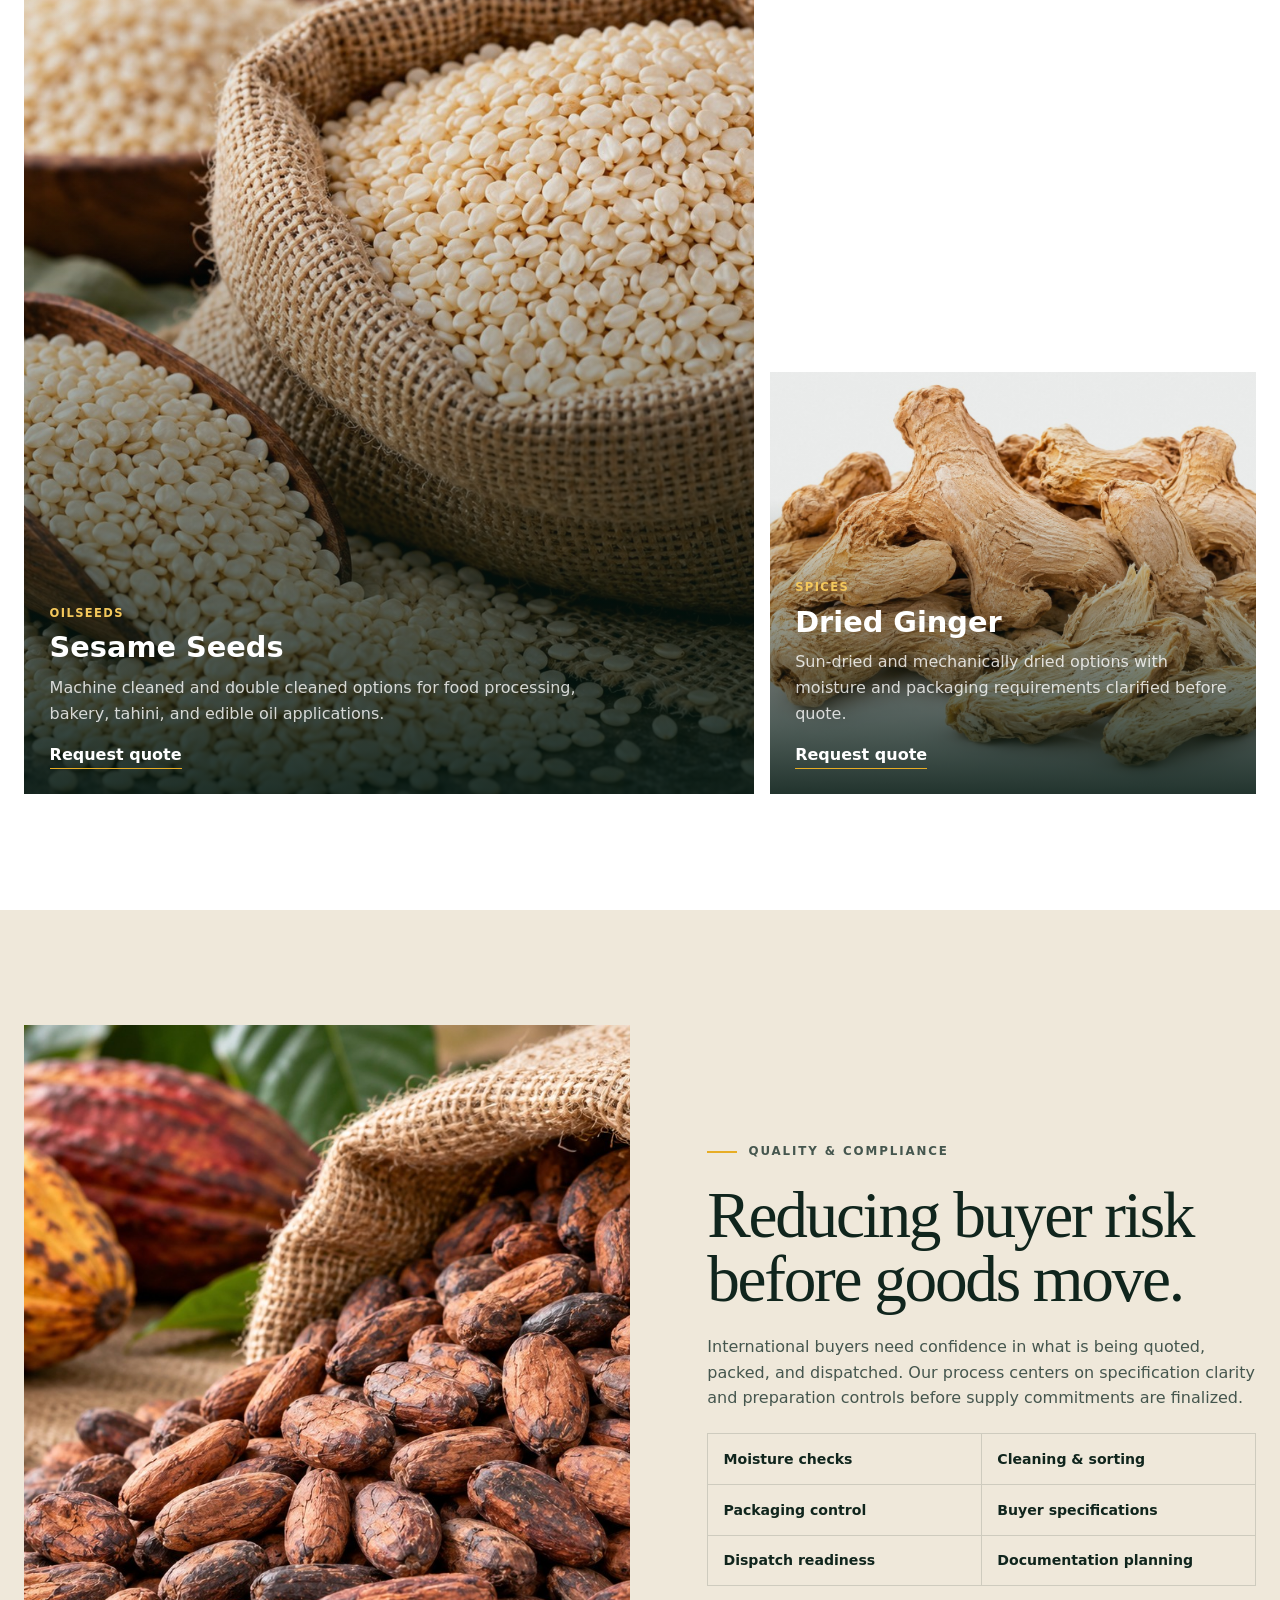
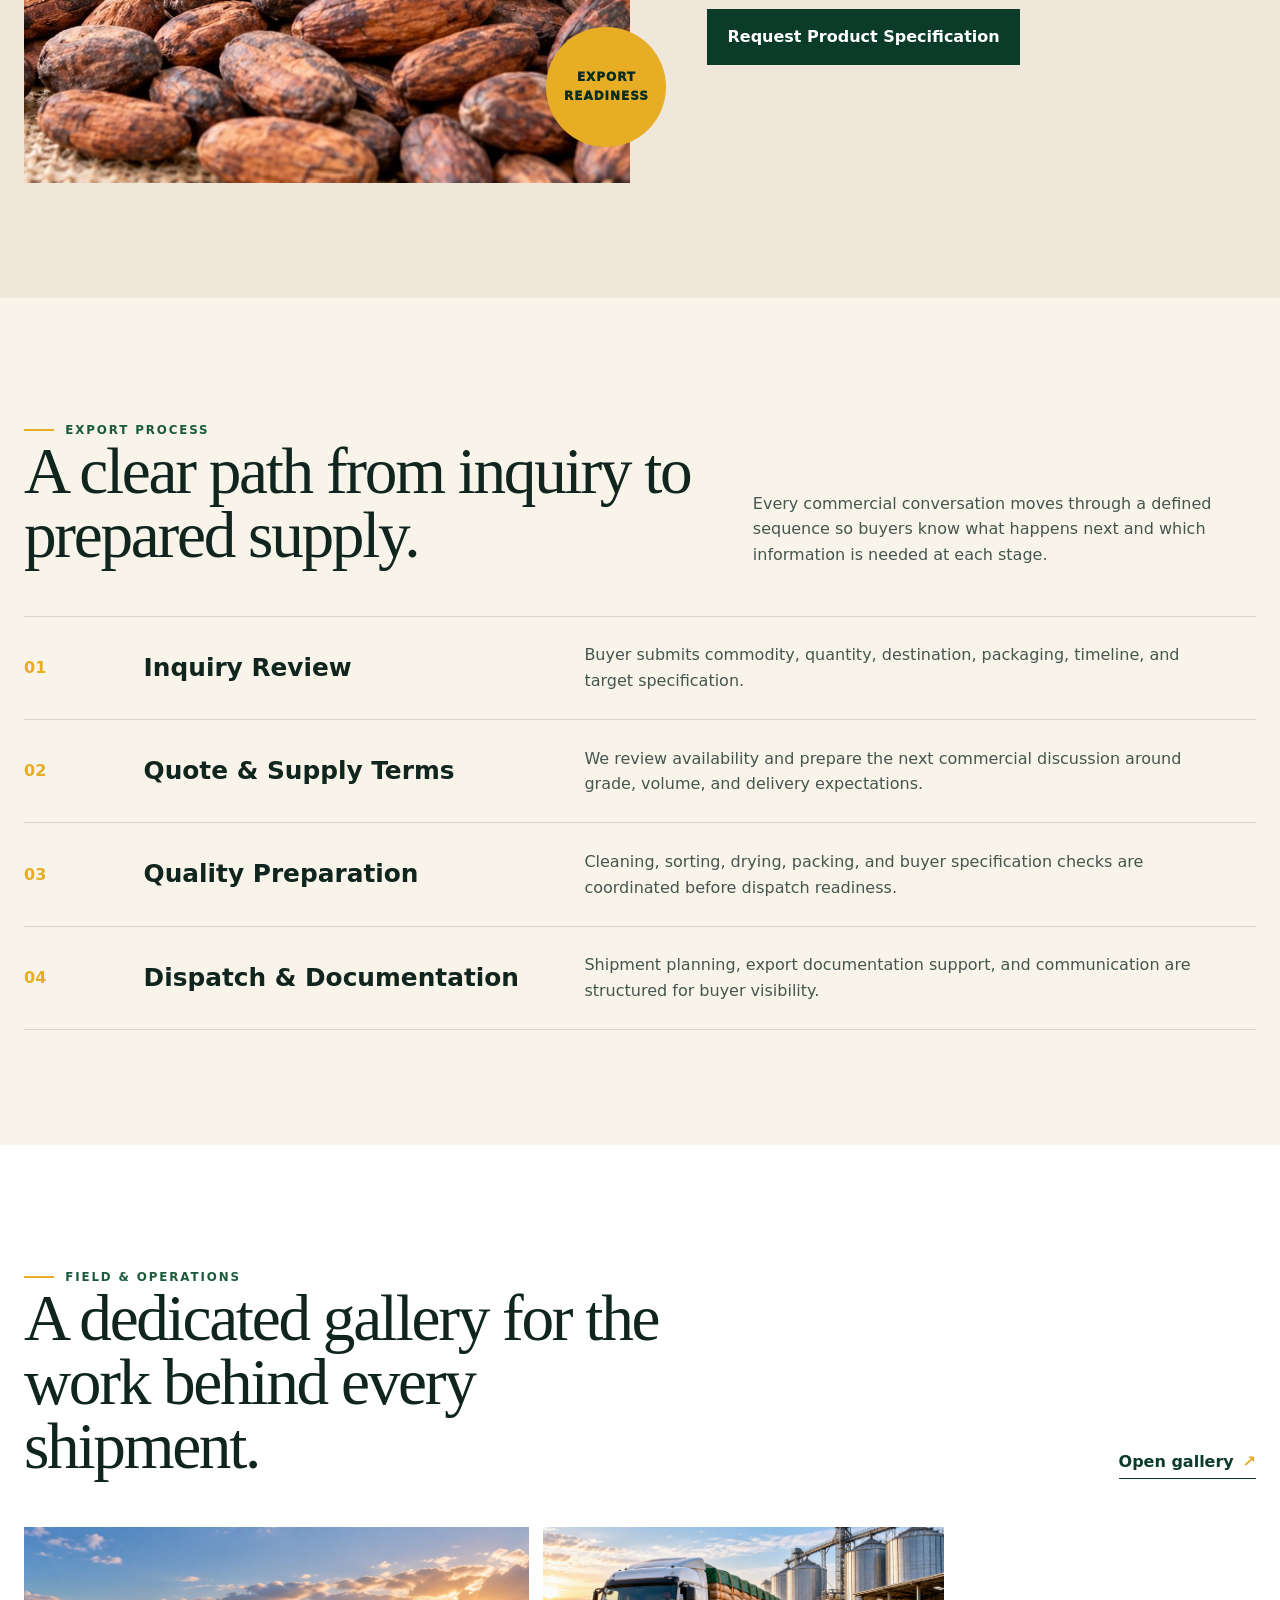
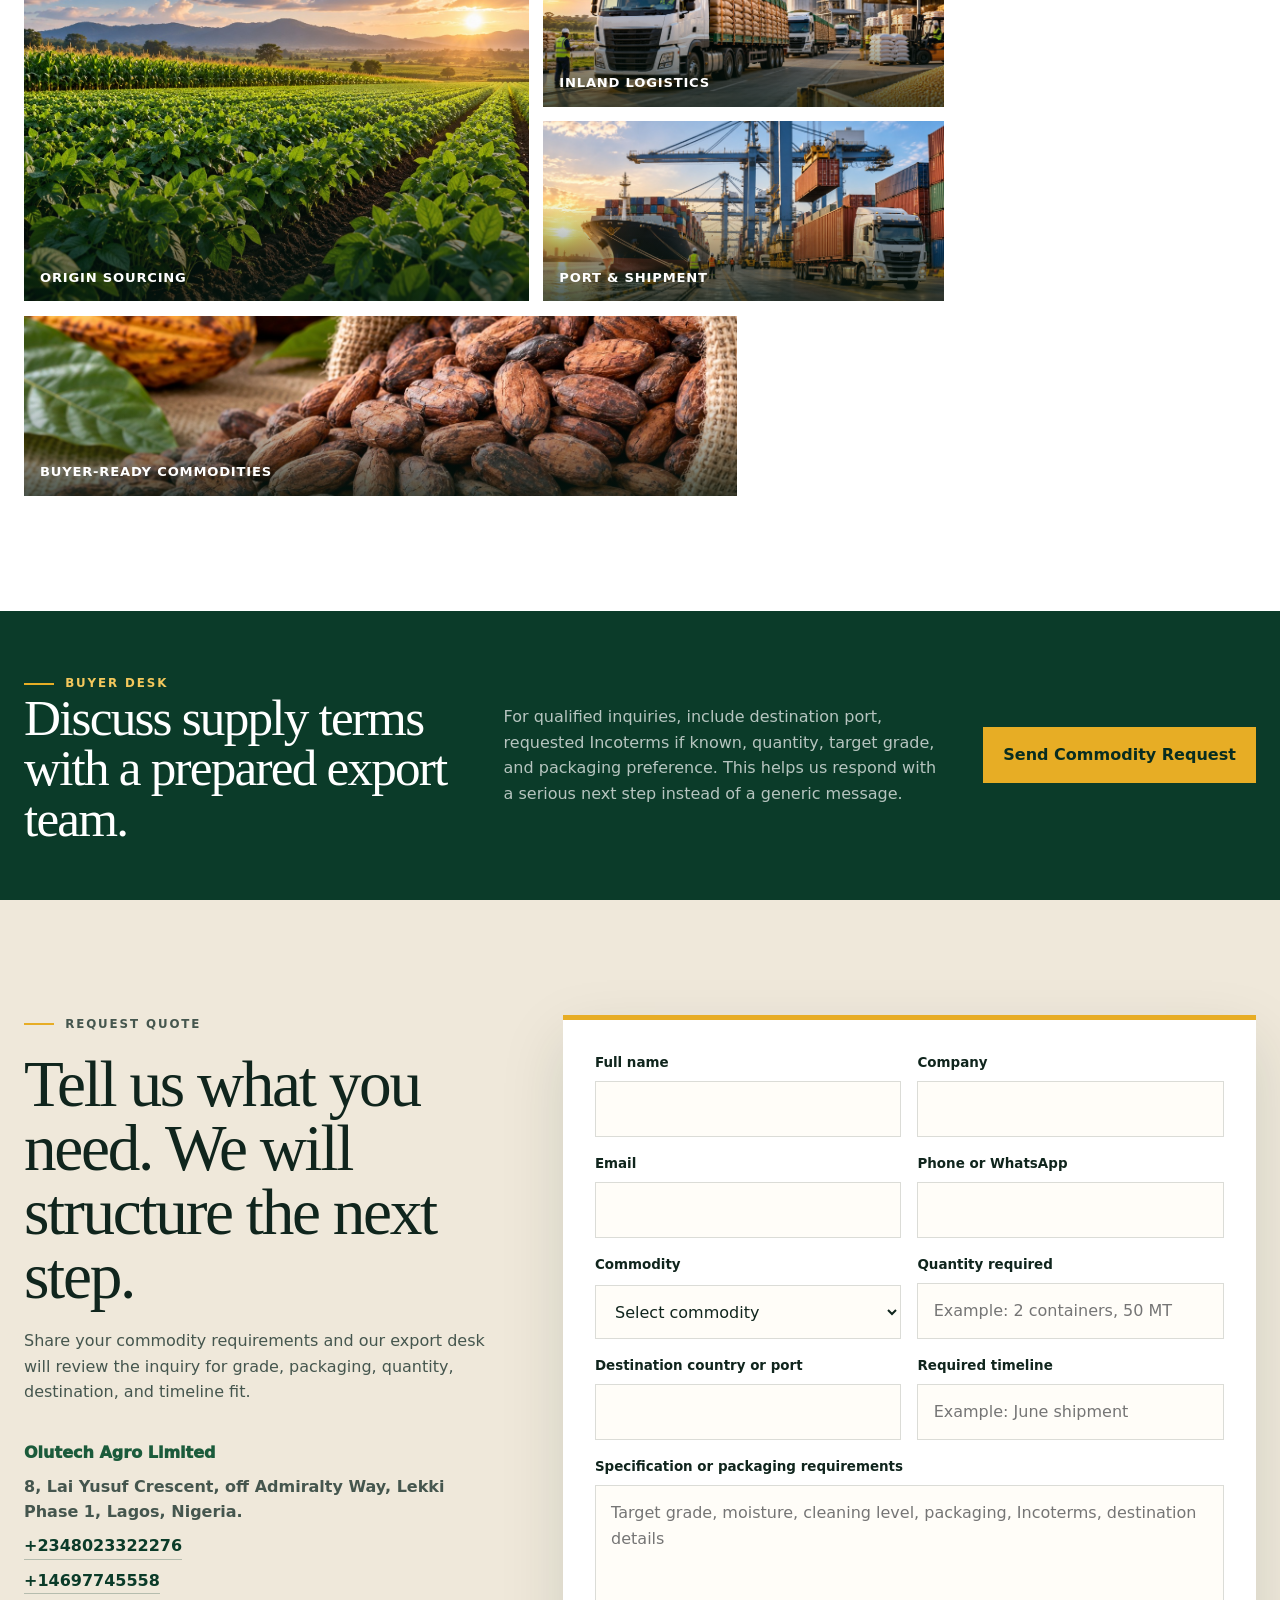
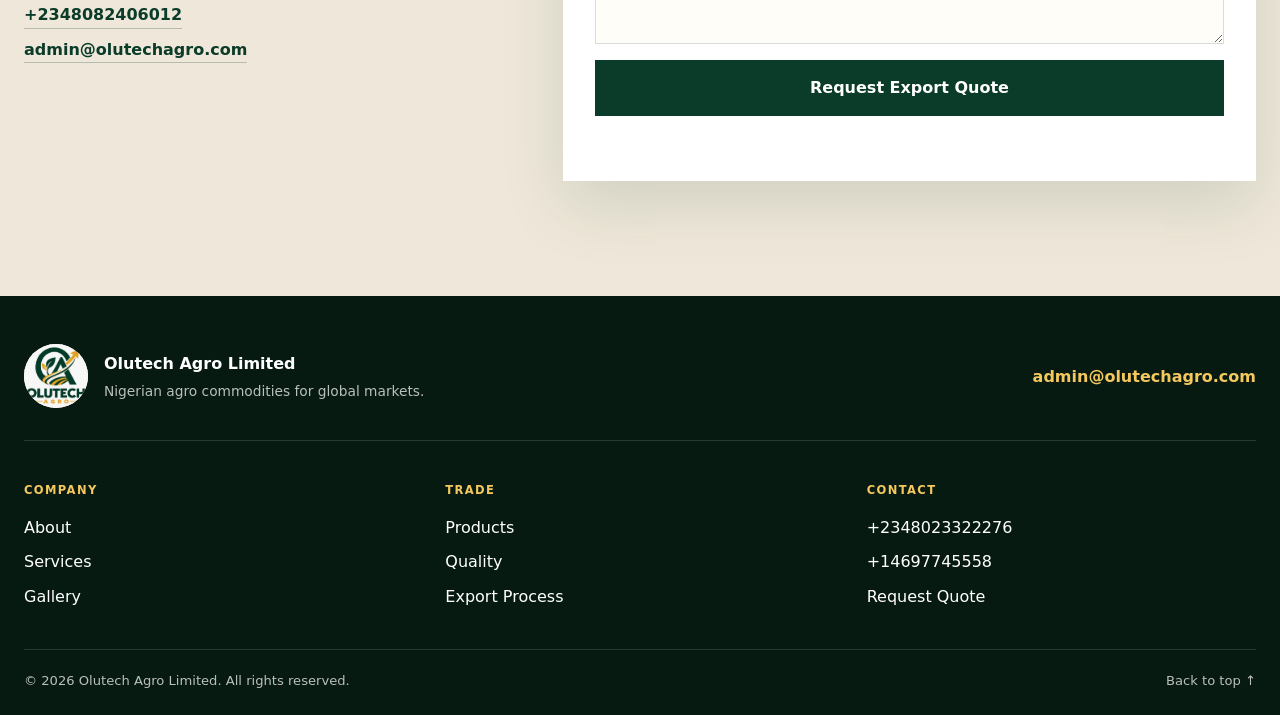
==== commit 590a607c: "fix" ====
--- a/index.html
+++ b/index.html
@@ -10,7 +10,7 @@
   <meta property="og:title" content="Olutech Agro Limited | Nigerian Agro-Commodity Export Partner">
   <meta property="og:description" content="Source Nigerian agro-commodities with clear specifications, reliable packaging, quality control, and structured export support.">
   <meta property="og:url" content="https://www.olutechagro.com/">
-  <meta property="og:image" content="https://www.olutechagro.com/assets/products/agro-export-supply.jpg">
+  <meta property="og:image" content="https://www.olutechagro.com/assets/generated/farmland-hero.jpg">
   <meta name="theme-color" content="#0f3d2a">
   <link rel="stylesheet" href="main.css">
   <script type="application/ld+json">
@@ -19,7 +19,7 @@
     "@type": "Organization",
     "name": "Olutech Agro Limited",
     "url": "https://www.olutechagro.com/",
-    "logo": "https://www.olutechagro.com/assets/olutech-agro-logo.svg",
+    "logo": "https://www.olutechagro.com/assets/olutech-agro-logo.jpg",
     "description": "Nigerian agro-commodity sourcing, processing, quality control, packaging, and structured export support for global buyers.",
     "email": "admin@olutechinc.com",
     "telephone": ["+2348023322276", "+14697745558", "+2348082406012"],
@@ -37,202 +37,246 @@
   <header class="site-header" data-nav>
     <div class="container nav-shell">
       <a class="brand" href="index.html" aria-label="Olutech Agro home">
-        <span class="brand-mark">OA</span>
+        <img class="brand-logo" src="assets/olutech-agro-logo.jpg" alt="Olutech Agro logo">
         <span class="brand-copy">
           <span class="brand-name">Olutech Agro</span>
-          <span class="brand-descriptor">Agro Export</span>
+          <span class="brand-descriptor">Commodity Export &amp; Supply</span>
         </span>
       </a>
 
       <button class="nav-toggle" type="button" aria-label="Open navigation" aria-expanded="false" aria-controls="site-navigation" data-nav-toggle>
-        <span></span>
-        <span></span>
-        <span></span>
+        <span></span><span></span><span></span>
       </button>
 
       <nav class="nav-links" id="site-navigation" data-nav-links aria-label="Primary navigation">
-        <a href="#home">Home</a>
+        <a class="active" href="#home">Home</a>
         <a href="#about">About</a>
         <a href="products.html">Products</a>
+        <a href="#services">Services</a>
         <a href="#quality">Quality</a>
-        <a href="#process">Export Process</a>
+        <a href="gallery.html">Gallery</a>
         <a class="nav-cta" href="#quote">Request Quote</a>
       </nav>
     </div>
   </header>
 
   <main>
-    <section class="hero hero-home" id="home">
-      <img class="hero-media" src="assets/products/agro-export-supply.jpg" width="1440" height="900" alt="Nigerian agro commodities prepared for export supply">
-      <div class="hero-overlay"></div>
-      <div class="container hero-content reveal">
-        <p class="eyebrow">Nigerian agro commodities for global buyers</p>
-        <h1>Reliable Nigerian agro-commodity sourcing for international trade.</h1>
-        <p class="hero-lead">Olutech Agro helps global buyers source Nigerian agro-commodities with clear specifications, reliable packaging, quality control, and structured export support.</p>
-        <div class="hero-actions" aria-label="Primary actions">
-          <a class="btn btn-primary" href="#quote">Request Export Quote</a>
-          <a class="btn btn-light" href="products.html">View Commodities</a>
-        </div>
-        <div class="trust-row" aria-label="Buyer trust signals">
-          <span>Export-ready specifications</span>
-          <span>Packaging control</span>
-          <span>Quality preparation</span>
-          <span>24-48 hour response window</span>
-        </div>
-      </div>
-    </section>
-
-    <section class="section section-light" id="about">
-      <div class="container split-grid">
-        <div class="section-heading reveal">
+    <section class="hero hero-home hero-slider" id="home" data-hero-slider aria-label="Olutech Agro featured supply">
+      <div class="hero-slides" aria-live="polite">
+        <article class="hero-slide is-active" data-hero-slide>
+          <img class="hero-media" src="assets/generated/farmland-hero.jpg" width="1672" height="941" alt="Expansive farmland representing Olutech Agro commodity sourcing">
+          <div class="hero-overlay"></div>
+          <div class="container hero-content reveal">
+            <p class="eyebrow eyebrow-light">From origin to international markets</p>
+            <h3>Building dependable agro-commodity supply chains from Nigerian farmland.</h3>
+            <p class="hero-lead">Olutech Agro supports global buyers with structured sourcing, clear specifications, reliable preparation, packaging control, and export-focused execution.</p>
+            <div class="hero-actions"><a class="btn btn-gold" href="#quote">Request Export Quote</a><a class="btn btn-ghost" href="products.html">Explore Commodities</a></div>
+          </div>
+        </article>
+        <article class="hero-slide" data-hero-slide>
+          <img class="hero-media" src="assets/generated/trucks-logistics-hero.jpg" width="1672" height="941" alt="Cargo trucks moving agricultural commodities through the supply chain">
+          <div class="hero-overlay"></div>
+          <div class="container hero-content">
+            <p class="eyebrow eyebrow-light">Coordinated inland logistics</p>
+            <h3>Moving buyer-ready commodities with disciplined logistics coordination.</h3>
+            <p class="hero-lead">From loading points to consolidation and port movement, our export process is built around visibility, timing, handling, and clear communication.</p>
+            <div class="hero-actions"><a class="btn btn-gold" href="#process">See Our Process</a><a class="btn btn-ghost" href="#quote">Discuss Supply</a></div>
+          </div>
+        </article>
+        <article class="hero-slide" data-hero-slide>
+          <img class="hero-media" src="assets/generated/container-port-hero.jpg" width="1672" height="941" alt="Shipping containers and export logistics at an international cargo port">
+          <div class="hero-overlay"></div>
+          <div class="container hero-content">
+            <p class="eyebrow eyebrow-light">Export readiness</p>
+            <h3>Prepared for the final movement from Nigeria to global destinations.</h3>
+            <p class="hero-lead">We structure shipment planning, documentation support, dispatch coordination and buyer communication so the commercial process stays clear as goods move.</p>
+            <div class="hero-actions"><a class="btn btn-gold" href="gallery.html">View Operations Gallery</a><a class="btn btn-ghost" href="#quote">Request Export Quote</a></div>
+          </div>
+        </article>
+      </div>
+      <div class="hero-orbit" aria-hidden="true"></div>
+     <!-- <div class="hero-slider-controls container" aria-label="Slideshow controls">
+        <button class="hero-arrow" type="button" data-hero-prev aria-label="Previous slide">←</button>
+        <div class="hero-dots" role="tablist" aria-label="Choose slide">
+          <button class="hero-dot is-active" type="button" data-hero-dot="0" aria-label="Slide 1" aria-selected="true"></button>
+          <button class="hero-dot" type="button" data-hero-dot="1" aria-label="Slide 2" aria-selected="false"></button>
+          <button class="hero-dot" type="button" data-hero-dot="2" aria-label="Slide 3" aria-selected="false"></button>
+        </div>-->
+        <button class="hero-arrow" type="button" data-hero-next aria-label="Next slide">→</button>
+      </div>
+      <!--<div class="hero-bottom container" aria-label="Olutech buyer commitments">
+        <div><strong>01</strong><span>Clear specifications</span></div>
+        <div><strong>02</strong><span>Controlled preparation</span></div>
+        <div><strong>03</strong><span>Structured export support</span></div>
+        <div><strong>04</strong><span>Buyer-focused communication</span></div>-->
+      </div>
+    </section>
+
+    <section class="ticker" aria-label="Olutech Agro capabilities">
+      <div class="ticker-track">
+        <span>Commodity Sourcing</span><i></i><span>Processing Coordination</span><i></i><span>Packaging Control</span><i></i><span>Export Documentation</span><i></i><span>Global Buyer Support</span><i></i><span>Commodity Sourcing</span><i></i><span>Processing Coordination</span><i></i><span>Packaging Control</span>
+      </div>
+    </section>
+
+    <section class="section intro-section" id="about">
+      <div class="container editorial-grid">
+        <div class="section-kicker reveal">
+          <span class="section-number">01</span>
           <p class="eyebrow">Who We Are</p>
+        </div>
+        <div class="editorial-copy reveal">
           <h2>Structured supply support for buyers who need clarity before commitment.</h2>
-        </div>
-        <div class="section-copy reveal">
-          <p>Olutech Agro Limited is a Nigerian agro-export company focused on sourcing, preparation, packaging, and buyer-aligned supply of agricultural commodities for international and institutional markets.</p>
-          <p>We support buyer conversations with practical details: grade expectations, moisture targets, packaging options, destination requirements, documentation planning, and realistic supply timelines.</p>
-        </div>
-      </div>
-      <div class="container metric-grid reveal" aria-label="Company strengths">
-        <article class="metric-card">
-          <strong></strong>
-          <span>Commodity sourcing through Nigerian supply networks</span>
-        </article>
-        <article class="metric-card">
-          <strong></strong>
-          <span>Cleaning, sorting, drying, and packaging coordination</span>
-        </article>
-        <article class="metric-card">
-          <strong></strong>
-          <span>Buyer-focused quotation and export preparation support</span>
-        </article>
-      </div>
-    </section>
-
-    <section class="section" id="services">
-      <div class="container section-title reveal">
-        <p class="eyebrow">Services</p>
-        <h2>Built around the way serious commodity buyers evaluate suppliers.</h2>
-      </div>
-      <div class="container services-grid">
-        <article class="service-card reveal">
-          <span class="service-number"></span>
-          <h3>Agro-Commodity Sourcing</h3>
-          <p>We help buyers identify Nigerian supply options by commodity, grade, origin, volume expectation, and seasonal availability.</p>
-        </article>
-        <article class="service-card reveal">
-          <span class="service-number"></span>
-          <h3>Processing Coordination</h3>
-          <p>Commodity preparation can include cleaning, sorting, drying, and grading checks aligned with the buyer's requested specification.</p>
-        </article>
-        <article class="service-card reveal">
-          <span class="service-number"></span>
-          <h3>Packaging Control</h3>
-          <p>We coordinate PP bags, jute bags, jumbo bags, and buyer-directed packaging requirements for handling and export movement.</p>
-        </article>
-        <article class="service-card reveal">
-          <span class="service-number"></span>
-          <h3>Structured Export Support</h3>
-          <p>We support the quote, preparation, dispatch, and documentation flow so buyers understand what happens after inquiry.</p>
-        </article>
-      </div>
-    </section>
-
-    <section class="section section-dark" id="quality">
-      <div class="container quality-grid">
+          <div class="copy-columns">
+            <p>Olutech Agro Limited is a Nigerian agro-export company focused on sourcing, preparation, packaging, and buyer-aligned supply of agricultural commodities for international and institutional markets.</p>
+            <p>We support buyer conversations with practical details: grade expectations, moisture targets, packaging options, destination requirements, documentation planning, and realistic supply timelines.</p>
+          </div>
+          <a class="text-link" href="products.html">Explore our commodity portfolio <span aria-hidden="true">↗</span></a>
+        </div>
+      </div>
+    </section>
+
+    <section class="visual-proof-section" aria-label="Olutech Agro operations highlights">
+      <div class="visual-proof-grid">
+        <article class="visual-proof-card"><img src="assets/generated/farmland-hero.jpg" alt="Farmland representing commodity sourcing"><div><strong>Commodity Sourcing</strong><span>Origin-focused supply conversations</span></div></article>
+        <article class="visual-proof-card"><img src="assets/generated/sesame-seeds.jpg" alt="Sesame seeds presented for specification review"><div><strong>Quality Preparation</strong><span>Cleaning, sorting and specification checks</span></div></article>
+        <article class="visual-proof-card"><img src="assets/generated/trucks-logistics-hero.jpg" alt="Commodity trucks representing inland logistics"><div><strong>Inland Logistics</strong><span>Coordinated movement toward export readiness</span></div></article>
+        <article class="visual-proof-card"><img src="assets/generated/container-port-hero.jpg" alt="Containers and cargo operations at an export terminal"><div><strong>Export Readiness</strong><span>Documentation and dispatch coordination</span></div></article>
+      </div>
+    </section>
+
+    <section class="feature-rail section-dark" id="services">
+      <div class="container feature-heading reveal">
+        <div>
+          <p class="eyebrow eyebrow-light">What We Do</p>
+          <h2>From sourcing conversations to export readiness.</h2>
+        </div>
+        <p>Our operating model is designed around the way serious commodity buyers evaluate suppliers: origin, specification, handling, packing, timing, documentation, and accountability.</p>
+      </div>
+      <div class="container feature-grid">
+        <article class="feature-card feature-card-image reveal">
+          <img src="assets/generated/sesame-seeds.jpg" alt="Sesame seed sourcing and supply">
+          <div class="feature-card-content"><span>01</span><h3>Agro-Commodity Sourcing</h3><p>We help buyers identify Nigerian supply options by commodity, grade, origin, volume expectation, and seasonal availability.</p></div>
+        </article>
+        <article class="feature-card feature-card-image reveal">
+          <img src="assets/generated/soybeans.jpg" alt="Commodity processing and quality preparation">
+          <div class="feature-card-content"><span>02</span><h3>Processing Coordination</h3><p>Commodity preparation can include cleaning, sorting, drying, and grading checks aligned with the buyer's requested specification.</p></div>
+        </article>
+        <article class="feature-card feature-card-image reveal">
+          <img src="assets/generated/stone-flower.jpg" alt="Packaged stone flower commodity">
+          <div class="feature-card-content"><span>03</span><h3>Packaging Control</h3><p>We coordinate PP bags, jute bags, jumbo bags, and buyer-directed packaging requirements for handling and export movement.</p></div>
+        </article>
+        <article class="feature-card feature-card-image reveal">
+          <img src="assets/generated/container-port-hero.jpg" alt="Agro commodities prepared for international shipment">
+          <div class="feature-card-content"><span>04</span><h3>Structured Export Support</h3><p>We support the quote, preparation, dispatch, and documentation flow so buyers understand what happens after inquiry.</p></div>
+        </article>
+      </div>
+    </section>
+
+    <section class="section portfolio-section">
+      <div class="container portfolio-heading reveal">
+        <div>
+          <p class="eyebrow">Commodity Portfolio</p>
+          <h2>Core Nigerian commodities prepared for international buyer review.</h2>
+        </div>
+        <a class="text-link" href="products.html">View all commodities <span aria-hidden="true">↗</span></a>
+      </div>
+
+      <div class="container portfolio-grid">
+        <article class="portfolio-card portfolio-card-wide reveal">
+          <img src="assets/generated/sesame-seeds.jpg"width="500" height="380" loading="lazy" alt="Clean sesame seeds for export supply">
+          <div class="portfolio-caption">
+            <span>Oilseeds</span>
+            <h3>Sesame Seeds</h3>
+            <p>Machine cleaned and double cleaned options for food processing, bakery, tahini, and edible oil applications.</p>
+            <a href="index.html?product=Sesame%20Seeds#quote">Request quote</a>
+          </div>
+        </article>
+
+        <article class="portfolio-card reveal">
+          <img src="assets/generated/stone-flower.jpg" width="720" height="520" loading="lazy" alt="Stone flower kalpasi botanical commodity">
+          <div class="portfolio-caption">
+            <span>Botanicals</span>
+            <h3>Stone Flower</h3>
+            <p>Export-grade dried botanical supply aligned to buyer packaging and visual-quality requirements.</p>
+            <a href="index.html?product=Stone%20Flower%20%28Kalpasi%29#quote">Request quote</a>
+          </div>
+        </article>
+
+        <article class="portfolio-card reveal">
+          <img src="assets/generated/dried-ginger.jpg" width="720" height="520" loading="lazy" alt="Dried split ginger prepared for export">
+          <div class="portfolio-caption">
+            <span>Spices</span>
+            <h3>Dried Ginger</h3>
+            <p>Sun-dried and mechanically dried options with moisture and packaging requirements clarified before quote.</p>
+            <a href="index.html?product=Dried%20Ginger#quote">Request quote</a>
+          </div>
+        </article>
+      </div>
+    </section>
+
+    <section class="section quality-section" id="quality">
+      <div class="container quality-layout">
+        <div class="quality-image reveal">
+          <img src="assets/generated/cocoa-beans.jpg" width="1512" height="1040" loading="lazy" alt="Cocoa beans presented for export quality review">
+          <div class="quality-stamp">Export<br>Readiness</div>
+        </div>
         <div class="quality-copy reveal">
           <p class="eyebrow">Quality &amp; Compliance</p>
           <h2>Reducing buyer risk before goods move.</h2>
           <p>International buyers need confidence in what is being quoted, packed, and dispatched. Our process centers on specification clarity and preparation controls before supply commitments are finalized.</p>
-          <a class="btn btn-gold" href="#quote">Request Product Specification</a>
-        </div>
-        <div class="quality-panel reveal">
-          <img src="assets/products/quality-control.jpg" width="1200" height="800" loading="lazy" alt="Agro commodities reviewed for quality and export preparation">
-          <div class="quality-list" aria-label="Quality controls">
+          <div class="quality-list">
             <span>Moisture checks</span>
-            <span>Cleaning and sorting</span>
+            <span>Cleaning &amp; sorting</span>
             <span>Packaging control</span>
             <span>Buyer specifications</span>
             <span>Dispatch readiness</span>
             <span>Documentation planning</span>
           </div>
-        </div>
-      </div>
-    </section>
-
-    <section class="section section-light">
-      <div class="container section-title reveal">
-        <p class="eyebrow">Commodity Portfolio</p>
-        <h2>Core Nigerian export commodities, organized for faster buyer review.</h2>
-      </div>
-      <div class="container commodity-preview">
-        <article class="preview-card reveal">
-          <img src="assets/products/sesame-seeds.jpg" width="720" height="520" loading="lazy" alt="Clean sesame seeds for export supply">
-          <div>
-            <span>Oilseeds</span>
-            <h3>Sesame Seeds</h3>
-            <p>Machine cleaned and double cleaned options for food processing, bakery, and oil applications.</p>
-          </div>
-        </article>
-        <article class="preview-card reveal">
-          <img src="assets/products/dried-ginger.jpg" width="720" height="520" loading="lazy" alt="Dried split ginger prepared for export">
-          <div>
-            <span>Spices</span>
-            <h3>Dried Ginger</h3>
-            <p>Sun-dried and mechanically dried options with moisture and packaging requirements clarified before quote.</p>
-          </div>
-        </article>
-        <article class="preview-card reveal">
-          <img src="assets/products/raw-cashew-nuts.jpg" width="720" height="520" loading="lazy" alt="Raw cashew nuts in shell for export">
-          <div>
-            <span>Nuts</span>
-            <h3>Raw Cashew Nuts</h3>
-            <p>RCN supply discussions supported by count, outturn, moisture, packaging, and shipment timeline details.</p>
-          </div>
-        </article>
-      </div>
-      <div class="container center-action reveal">
-        <a class="btn btn-secondary" href="products.html">View All Commodities</a>
-      </div>
-    </section>
-
-    <section class="section" id="process">
-      <div class="container section-title reveal">
-        <p class="eyebrow">Export Process</p>
-        <h2>A clear path from inquiry to prepared supply.</h2>
-      </div>
-      <div class="container process-grid">
-        <article class="process-step reveal">
-          <span></span>
-          <h3>Inquiry Review</h3>
-          <p>Buyer submits commodity, quantity, destination, packaging, timeline, and target specification.</p>
-        </article>
-        <article class="process-step reveal">
-          <span></span>
-          <h3>Quote &amp; Supply Terms</h3>
-          <p>We review availability and prepare the next commercial discussion around grade, volume, and delivery expectations.</p>
-        </article>
-        <article class="process-step reveal">
-          <span></span>
-          <h3>Quality Preparation</h3>
-          <p>Cleaning, sorting, drying, packing, and buyer specification checks are coordinated before dispatch readiness.</p>
-        </article>
-        <article class="process-step reveal">
-          <span></span>
-          <h3>Dispatch &amp; Documentation</h3>
-          <p>Shipment planning, export documentation support, and communication are structured for buyer visibility.</p>
-        </article>
-      </div>
-    </section>
-
-    <section class="section buyer-strip">
+          <a class="btn btn-primary" href="#quote">Request Product Specification</a>
+        </div>
+      </div>
+    </section>
+
+    <section class="section process-section" id="process">
+      <div class="container process-heading reveal">
+        <div>
+          <p class="eyebrow">Export Process</p>
+          <h2>A clear path from inquiry to prepared supply.</h2>
+        </div>
+        <p>Every commercial conversation moves through a defined sequence so buyers know what happens next and which information is needed at each stage.</p>
+      </div>
+      <div class="container process-list">
+        <article class="process-row reveal"><span>01</span><h3>Inquiry Review</h3><p>Buyer submits commodity, quantity, destination, packaging, timeline, and target specification.</p></article>
+        <article class="process-row reveal"><span>02</span><h3>Quote &amp; Supply Terms</h3><p>We review availability and prepare the next commercial discussion around grade, volume, and delivery expectations.</p></article>
+        <article class="process-row reveal"><span>03</span><h3>Quality Preparation</h3><p>Cleaning, sorting, drying, packing, and buyer specification checks are coordinated before dispatch readiness.</p></article>
+        <article class="process-row reveal"><span>04</span><h3>Dispatch &amp; Documentation</h3><p>Shipment planning, export documentation support, and communication are structured for buyer visibility.</p></article>
+      </div>
+    </section>
+
+    <section class="section gallery-preview-section">
+      <div class="container portfolio-heading reveal">
+        <div>
+          <p class="eyebrow">Field &amp; Operations</p>
+          <h2>A dedicated gallery for the work behind every shipment.</h2>
+        </div>
+        <a class="text-link" href="gallery.html">Open gallery <span aria-hidden="true">↗</span></a>
+      </div>
+      <div class="container gallery-preview-grid reveal">
+        <a class="gallery-preview-image tall" href="gallery.html"><img src="assets/generated/farmland-hero.jpg" alt="Farmland and agricultural sourcing"><span>Origin sourcing</span></a>
+        <a class="gallery-preview-image" href="gallery.html"><img src="assets/generated/trucks-logistics-hero.jpg" alt="Agro commodity trucks and inland logistics"><span>Inland logistics</span></a>
+        <a class="gallery-preview-image" href="gallery.html"><img src="assets/generated/container-port-hero.jpg" alt="Container terminal and export shipment movement"><span>Port &amp; shipment</span></a>
+        <a class="gallery-preview-image wide" href="gallery.html"><img src="assets/generated/cocoa-beans.jpg" alt="Cocoa beans prepared for buyer review"><span>Buyer-ready commodities</span></a>
+      </div>
+    </section>
+
+    <section class="buyer-strip">
       <div class="container buyer-grid reveal">
         <div>
-          <p class="eyebrow">Buyer Desk</p>
+          <p class="eyebrow eyebrow-light">Buyer Desk</p>
           <h2>Discuss supply terms with a prepared export team.</h2>
         </div>
         <p>For qualified inquiries, include destination port, requested Incoterms if known, quantity, target grade, and packaging preference. This helps us respond with a serious next step instead of a generic message.</p>
-        <a class="btn btn-primary" href="#quote">Send Commodity Request</a>
+        <a class="btn btn-gold" href="#quote">Send Commodity Request</a>
       </div>
     </section>
 
@@ -240,7 +284,7 @@
       <div class="container contact-grid">
         <div class="contact-copy reveal">
           <p class="eyebrow">Request Quote</p>
-          <h2>Request an export quote with the details buyers care about.</h2>
+          <h2>Tell us what you need. We will structure the next step.</h2>
           <p>Share your commodity requirements and our export desk will review the inquiry for grade, packaging, quantity, destination, and timeline fit.</p>
           <address class="contact-details">
             <span>Olutech Agro Limited</span>
@@ -248,72 +292,35 @@
             <a href="tel:+2348023322276">+2348023322276</a>
             <a href="tel:+14697745558">+14697745558</a>
             <a href="tel:+2348082406012">+2348082406012</a>
-            <a href="mailto:admin@olutechinc.com">admin@olutechinc.com</a>
+            <a href="mailto:admin@olutechinc.com">admin@olutechagro.com</a>
           </address>
         </div>
 
         <form class="quote-form reveal" action="https://formspree.io/f/xzdwgzey" method="POST" aria-label="Export quote request form" id="quote-form">
           <input type="hidden" name="_subject" value="Olutech Agro Export Quote Request">
           <div class="field-row">
-            <div class="field">
-              <label for="full-name">Full name</label>
-              <input id="full-name" name="full_name" type="text" autocomplete="name" required>
-            </div>
-            <div class="field">
-              <label for="company">Company</label>
-              <input id="company" name="company" type="text" autocomplete="organization" required>
-            </div>
+            <div class="field"><label for="full-name">Full name</label><input id="full-name" name="full_name" type="text" autocomplete="name" required></div>
+            <div class="field"><label for="company">Company</label><input id="company" name="company" type="text" autocomplete="organization" required></div>
           </div>
           <div class="field-row">
-            <div class="field">
-              <label for="email">Email</label>
-              <input id="email" name="email" type="email" autocomplete="email" required>
-            </div>
-            <div class="field">
-              <label for="phone">Phone or WhatsApp</label>
-              <input id="phone" name="phone_or_whatsapp" type="tel" autocomplete="tel" required>
-            </div>
+            <div class="field"><label for="email">Email</label><input id="email" name="email" type="email" autocomplete="email" required></div>
+            <div class="field"><label for="phone">Phone or WhatsApp</label><input id="phone" name="phone_or_whatsapp" type="tel" autocomplete="tel" required></div>
           </div>
           <div class="field-row">
             <div class="field">
               <label for="commodity">Commodity</label>
               <select id="commodity" name="commodity" data-commodity-select required>
                 <option value="">Select commodity</option>
-                <option>Sesame Seeds</option>
-                <option>Stone Flower (Kalpasi)</option>
-                <option>Dried Ginger</option>
-                <option>Soybeans</option>
-                <option>Raw Cashew Nuts</option>
-                <option>Palm Kernel</option>
-                <option>Cocoa Beans</option>
-                <option>Hibiscus Flower</option>
-                <option>Dried Chili Pepper</option>
-                <option>Groundnuts</option>
-                <option>Millet</option>
-                <option>Sorghum</option>
-                <option>Yellow Maize</option>
-                <option>Shea Nuts</option>
+                <option>Sesame Seeds</option><option>Stone Flower (Kalpasi)</option><option>Dried Ginger</option><option>Soybeans</option><option>Raw Cashew Nuts</option><option>Palm Kernel</option><option>Cocoa Beans</option><option>Hibiscus Flower</option><option>Dried Chili Pepper</option><option>Groundnuts</option><option>Millet</option><option>Sorghum</option><option>Yellow Maize</option><option>Shea Nuts</option>
               </select>
             </div>
-            <div class="field">
-              <label for="quantity">Quantity required</label>
-              <input id="quantity" name="quantity" type="text" placeholder="Example: 2 containers, 50 MT" required>
-            </div>
+            <div class="field"><label for="quantity">Quantity required</label><input id="quantity" name="quantity" type="text" placeholder="Example: 2 containers, 50 MT" required></div>
           </div>
           <div class="field-row">
-            <div class="field">
-              <label for="destination">Destination country or port</label>
-              <input id="destination" name="destination" type="text" required>
-            </div>
-            <div class="field">
-              <label for="timeline">Required timeline</label>
-              <input id="timeline" name="timeline" type="text" placeholder="Example: June shipment">
-            </div>
-          </div>
-          <div class="field">
-            <label for="requirements">Specification or packaging requirements</label>
-            <textarea id="requirements" name="specification_or_packaging_requirements" rows="5" placeholder="Target grade, moisture, cleaning level, packaging, Incoterms, destination details"></textarea>
-          </div>
+            <div class="field"><label for="destination">Destination country or port</label><input id="destination" name="destination" type="text" required></div>
+            <div class="field"><label for="timeline">Required timeline</label><input id="timeline" name="timeline" type="text" placeholder="Example: June shipment"></div>
+          </div>
+          <div class="field"><label for="requirements">Specification or packaging requirements</label><textarea id="requirements" name="specification_or_packaging_requirements" rows="5" placeholder="Target grade, moisture, cleaning level, packaging, Incoterms, destination details"></textarea></div>
           <button class="btn btn-primary" type="submit">Request Export Quote</button>
           <p class="form-note" id="form-note" role="status" aria-live="polite"></p>
         </form>
@@ -322,25 +329,19 @@
   </main>
 
   <footer class="footer">
+    <div class="container footer-top">
+      <div class="footer-brand-block">
+        <img src="assets/olutech-agro-logo.jpg" alt="Olutech Agro logo">
+        <div><strong>Olutech Agro Limited</strong><span>Nigerian agro commodities for global markets.</span></div>
+      </div>
+      <a class="footer-email" href="mailto:admin@olutechagro.com">admin@olutechagro.com</a>
+    </div>
     <div class="container footer-grid">
-      <div>
-        <a class="brand footer-brand" href="index.html" aria-label="Olutech Agro home">
-          <span class="brand-mark">OA</span>
-          <span class="brand-copy">
-            <span class="brand-name">Olutech Agro</span>
-            <span class="brand-descriptor">Agro Export</span>
-          </span>
-        </a>
-        <p>&copy; 2026 Olutech Agro Limited. All rights reserved.</p>
-      </div>
-      <nav aria-label="Footer navigation">
-        <a href="#about">About</a>
-        <a href="products.html">Products</a>
-        <a href="#quality">Quality</a>
-        <a href="#process">Export Process</a>
-        <a href="#quote">Request Quote</a>
-      </nav>
+      <div><span class="footer-label">Company</span><a href="#about">About</a><a href="#services">Services</a><a href="gallery.html">Gallery</a></div>
+      <div><span class="footer-label">Trade</span><a href="products.html">Products</a><a href="#quality">Quality</a><a href="#process">Export Process</a></div>
+      <div><span class="footer-label">Contact</span><a href="tel:+2348023322276">+2348023322276</a><a href="tel:+14697745558">+14697745558</a><a href="#quote">Request Quote</a></div>
     </div>
+    <div class="container footer-bottom"><span>&copy; 2026 Olutech Agro Limited. All rights reserved.</span><a href="#home">Back to top ↑</a></div>
   </footer>
 
   <script src="main.js"></script>
--- a/main.css
+++ b/main.css
@@ -1,998 +1,345 @@
-/* ===== Tokens ===== */
 :root {
-  --ink: #14231b;
-  --text: #405148;
-  --muted: #6f7d73;
-  --cream: #fbf7ef;
-  --cream-2: #f2eadc;
+  --ink: #10251d;
+  --text: #45564e;
+  --muted: #75827b;
+  --cream: #f8f4ea;
+  --cream-2: #efe8da;
   --white: #ffffff;
-  --green: #1f5f40;
-  --green-2: #0f3d2a;
-  --gold: #d8a84b;
-  --gold-soft: #f3d690;
-  --line: rgba(20, 35, 27, 0.14);
-  --line-strong: rgba(20, 35, 27, 0.22);
-  --shadow: 0 18px 50px rgba(20, 35, 27, 0.12);
-  --radius: 8px;
-  --header-height: 78px;
-  --transition: 180ms ease;
+  --green: #1b5b3b;
+  --green-2: #0b3b29;
+  --green-3: #082d20;
+  --gold: #e7ad25;
+  --gold-2: #f4c85c;
+  --line: rgba(16, 37, 29, 0.15);
+  --line-light: rgba(255, 255, 255, 0.18);
+  --shadow: 0 24px 60px rgba(8, 45, 32, 0.13);
+  --radius: 2px;
+  --header-height: 86px;
   --font-sans: Inter, ui-sans-serif, system-ui, -apple-system, BlinkMacSystemFont, "Segoe UI", Arial, sans-serif;
-  --font-serif: Georgia, "Times New Roman", serif;
-}
-
-/* ===== Base ===== */
-*,
-*::before,
-*::after {
-  box-sizing: border-box;
-}
-
-html {
-  scroll-behavior: smooth;
-}
-
-body {
-  margin: 0;
-  font-family: var(--font-sans);
-  color: var(--ink);
-  background: var(--cream);
-  line-height: 1.6;
-  overflow-x: hidden;
-}
-
-body.nav-open {
-  overflow: hidden;
-}
-
-img {
-  display: block;
-  max-width: 100%;
-  height: auto;
-}
-
-a {
-  color: inherit;
-  text-decoration: none;
-}
-
-button,
-input,
-select,
-textarea {
-  font: inherit;
-}
-
-button {
-  cursor: pointer;
-}
-
-:focus-visible {
-  outline: 3px solid rgba(216, 168, 75, 0.9);
-  outline-offset: 3px;
-}
-
-::selection {
-  color: var(--white);
-  background: var(--green);
-}
-
-/* ===== Layout ===== */
-.container {
-  width: min(1160px, calc(100% - 40px));
-  margin-inline: auto;
-}
-
-.section {
-  padding: clamp(4rem, 8vw, 6.5rem) 0;
-  scroll-margin-top: calc(var(--header-height) + 24px);
-}
-
-.section-light {
-  background: var(--white);
-}
-
-.section-dark {
-  color: var(--white);
-  background: var(--green-2);
-}
-
-.split-grid,
-.quality-grid,
-.contact-grid,
-.buyer-grid {
-  display: grid;
-  grid-template-columns: minmax(0, 0.85fr) minmax(0, 1.15fr);
-  gap: clamp(2rem, 5vw, 4.5rem);
-  align-items: start;
-}
-
-.section-title {
-  max-width: 780px;
-  margin-bottom: 2rem;
-}
-
-.center-action {
-  display: flex;
-  justify-content: center;
-  margin-top: 2rem;
-}
-
-/* ===== Typography ===== */
-.eyebrow {
-  display: inline-flex;
-  align-items: center;
-  gap: 0.55rem;
-  margin: 0 0 0.85rem;
-  color: var(--green);
-  font-size: 0.76rem;
-  font-weight: 800;
-  letter-spacing: 0.14em;
-  text-transform: uppercase;
-}
-
-.eyebrow::before {
-  content: "";
-  width: 28px;
-  height: 2px;
-  background: var(--gold);
-}
-
-.section-dark .eyebrow,
-.hero .eyebrow,
-.buyer-strip .eyebrow {
-  color: var(--gold-soft);
-}
-
-h1,
-h2,
-h3 {
-  margin: 0;
-  line-height: 1.08;
-  letter-spacing: 0;
-}
-
-h1 {
-  max-width: 920px;
-  font-size: clamp(2.65rem, 5.6vw, 5.45rem);
-  color: var(--white);
-}
-
-h2 {
-  font-size: clamp(2rem, 4vw, 4.1rem);
-  max-width: 900px;
-}
-
-h3 {
-  font-size: clamp(1.15rem, 2vw, 1.45rem);
-}
-
-p {
-  margin: 0;
-}
-
-.hero-lead,
-.section-copy p,
-.quality-copy p,
-.contact-copy p,
-.buyer-grid p,
-.section-title > p:not(.eyebrow) {
-  color: var(--text);
-  font-size: clamp(1rem, 1.6vw, 1.16rem);
-}
-
-.hero-lead {
-  max-width: 720px;
-  margin-top: 1.2rem;
-  color: rgba(255, 255, 255, 0.86);
-}
-
-.section-copy {
-  display: grid;
-  gap: 1rem;
-}
-
-.section-dark p,
-.buyer-strip p {
-  color: rgba(255, 255, 255, 0.78);
-}
-
-/* ===== Navigation ===== */
-.site-header {
-  position: sticky;
-  top: 0;
-  z-index: 1000;
-  background: rgba(251, 247, 239, 0.94);
-  border-bottom: 1px solid var(--line);
-  backdrop-filter: blur(14px);
-}
-
-.nav-shell {
-  min-height: var(--header-height);
-  display: flex;
-  align-items: center;
-  justify-content: space-between;
-  gap: 1rem;
-}
-
-.brand {
-  display: inline-flex;
-  align-items: center;
-  gap: 0.75rem;
-  min-width: max-content;
-}
-
-.brand-mark {
-  width: 42px;
-  height: 42px;
-  display: grid;
-  place-items: center;
-  color: var(--white);
-  background: var(--green-2);
-  border: 1px solid rgba(216, 168, 75, 0.45);
-  border-radius: var(--radius);
-  font-weight: 900;
-  font-size: 0.82rem;
-  letter-spacing: 0.08em;
-}
-
-.brand-copy {
-  display: grid;
-  gap: 0.1rem;
-}
-
-.brand-name {
-  color: var(--green-2);
-  font-weight: 900;
-  font-size: 1.08rem;
-  line-height: 1;
-}
-
-.brand-descriptor {
-  color: var(--muted);
-  font-size: 0.68rem;
-  font-weight: 800;
-  letter-spacing: 0.16em;
-  text-transform: uppercase;
-}
-
-.nav-links {
-  display: flex;
-  align-items: center;
-  gap: 0.2rem;
-}
-
-.nav-links a {
-  padding: 0.7rem 0.78rem;
-  border-radius: var(--radius);
-  color: var(--text);
-  font-size: 0.9rem;
-  font-weight: 800;
-  transition: color var(--transition), background var(--transition);
-}
-
-.nav-links a:hover,
-.nav-links a.active {
-  color: var(--green-2);
-  background: rgba(31, 95, 64, 0.08);
-}
-
-.nav-links .nav-cta {
-  margin-left: 0.35rem;
-  color: var(--white);
-  background: var(--green);
-}
-
-.nav-links .nav-cta:hover {
-  color: var(--white);
-  background: var(--green-2);
-}
-
-.nav-toggle {
-  display: none;
-  width: 44px;
-  height: 44px;
-  padding: 0;
-  place-items: center;
-  gap: 4px;
-  background: var(--white);
-  border: 1px solid var(--line);
-  border-radius: var(--radius);
-}
-
-.nav-toggle span {
-  display: block;
-  width: 18px;
-  height: 2px;
-  background: var(--ink);
-  border-radius: 2px;
-}
-
-/* ===== Buttons ===== */
-.btn {
-  display: inline-flex;
-  align-items: center;
-  justify-content: center;
-  min-height: 48px;
-  padding: 0.86rem 1.12rem;
-  border: 1px solid transparent;
-  border-radius: var(--radius);
-  font-weight: 900;
-  line-height: 1;
-  text-align: center;
-  transition: transform var(--transition), background var(--transition), color var(--transition), border-color var(--transition);
-}
-
-.btn:hover {
-  transform: translateY(-2px);
-}
-
-.btn-primary {
-  color: var(--white);
-  background: var(--green);
-  box-shadow: 0 14px 30px rgba(31, 95, 64, 0.24);
-}
-
-.btn-primary:hover {
-  background: var(--green-2);
-}
-
-.btn-secondary {
-  color: var(--white);
-  background: var(--ink);
-}
-
-.btn-light {
-  color: var(--green-2);
-  background: rgba(255, 255, 255, 0.92);
-  border-color: rgba(255, 255, 255, 0.35);
-}
-
-.btn-gold {
-  color: var(--ink);
-  background: var(--gold-soft);
-}
-
-.btn-card {
-  width: 100%;
-  color: var(--green-2);
-  background: var(--cream);
-  border-color: var(--line);
-}
-
-.btn-card:hover {
-  color: var(--white);
-  background: var(--green);
-}
-
-/* ===== Forms ===== */
-.quote-form {
-  display: grid;
-  gap: 1rem;
-  padding: clamp(1.2rem, 3vw, 1.6rem);
-  background: var(--white);
-  border: 1px solid var(--line);
-  border-radius: var(--radius);
-  box-shadow: var(--shadow);
-}
-
-.field-row {
-  display: grid;
-  grid-template-columns: repeat(2, minmax(0, 1fr));
-  gap: 1rem;
-}
-
-.field {
-  display: grid;
-  gap: 0.45rem;
-}
-
-label {
-  color: var(--ink);
-  font-size: 0.88rem;
-  font-weight: 850;
-}
-
-input,
-select,
-textarea {
-  width: 100%;
-  min-width: 0;
-  color: var(--ink);
-  background: #fffdf8;
-  border: 1px solid var(--line);
-  border-radius: var(--radius);
-  padding: 0.88rem 0.92rem;
-  transition: border-color var(--transition), box-shadow var(--transition), background var(--transition);
-}
-
-textarea {
-  resize: vertical;
-}
-
-input:focus,
-select:focus,
-textarea:focus {
-  outline: none;
-  background: var(--white);
-  border-color: rgba(31, 95, 64, 0.5);
-  box-shadow: 0 0 0 4px rgba(31, 95, 64, 0.12);
-}
-
-.form-note {
-  min-height: 1.2em;
-  color: var(--muted);
-  font-size: 0.92rem;
-}
-
-/* ===== Hero ===== */
-.hero {
-  position: relative;
-  min-height: calc(86vh - var(--header-height));
-  display: grid;
-  align-items: center;
-  isolation: isolate;
-  overflow: hidden;
-  padding: clamp(5rem, 10vw, 8rem) 0;
-}
-
-.hero-products {
-  min-height: 58vh;
-}
-
-.hero-media,
-.hero-overlay {
-  position: absolute;
-  inset: 0;
-}
-
-.hero-media {
-  width: 100%;
-  height: 100%;
-  object-fit: cover;
-  z-index: -2;
-}
-
-.hero-overlay {
-  z-index: -1;
-  background:
-    linear-gradient(90deg, rgba(12, 32, 22, 0.9) 0%, rgba(12, 32, 22, 0.72) 45%, rgba(12, 32, 22, 0.3) 100%),
-    linear-gradient(0deg, rgba(20, 35, 27, 0.36), rgba(20, 35, 27, 0.2));
-}
-
-.hero-content {
-  max-width: 900px;
-}
-
-.hero-content.compact {
-  max-width: 840px;
-}
-
-.hero-actions {
-  display: flex;
-  flex-wrap: wrap;
-  gap: 0.85rem;
-  margin-top: 2rem;
-}
-
-.trust-row {
-  display: flex;
-  flex-wrap: wrap;
-  gap: 0.6rem;
-  max-width: 860px;
-  margin-top: 2rem;
-}
-
-.trust-row span {
-  padding: 0.62rem 0.78rem;
-  color: rgba(255, 255, 255, 0.9);
-  background: rgba(255, 255, 255, 0.11);
-  border: 1px solid rgba(255, 255, 255, 0.22);
-  border-radius: var(--radius);
-  font-size: 0.88rem;
-  font-weight: 800;
-  backdrop-filter: blur(10px);
-}
-
-/* ===== Sections ===== */
-.metric-grid {
-  display: grid;
-  grid-template-columns: repeat(3, minmax(0, 1fr));
-  gap: 1rem;
-  margin-top: 2.4rem;
-}
-
-.metric-card,
-.service-card,
-.process-step,
-.preview-card,
-.product-card {
-  background: var(--white);
-  border: 1px solid var(--line);
-  border-radius: var(--radius);
-  box-shadow: 0 12px 34px rgba(20, 35, 27, 0.07);
-}
-
-.metric-card {
-  display: grid;
-  gap: 0.7rem;
-  padding: 1.2rem;
-}
-
-.metric-card strong,
-.service-number,
-.process-step span,
-.product-category,
-.preview-card span {
-  color: var(--green);
-  font-size: 0.76rem;
-  font-weight: 900;
-  letter-spacing: 0.13em;
-  text-transform: uppercase;
-}
-
-.metric-card span {
-  color: var(--text);
-  font-weight: 750;
-}
-
-.services-grid,
-.process-grid,
-.commodity-preview,
-.products-grid {
-  display: grid;
-  gap: 1rem;
-}
-
-.services-grid {
-  grid-template-columns: repeat(4, minmax(0, 1fr));
-}
-
-.service-card,
-.process-step {
-  display: grid;
-  align-content: start;
-  gap: 1rem;
-  min-height: 260px;
-  padding: 1.25rem;
-}
-
-.service-card p,
-.process-step p,
-.preview-card p,
-.product-card p,
-.product-card dd {
-  color: var(--text);
-}
-
-.quality-grid {
-  align-items: center;
-}
-
-.quality-copy {
-  display: grid;
-  gap: 1.2rem;
-}
-
-.quality-panel {
-  display: grid;
-  gap: 1rem;
-}
-
-.quality-panel img {
-  width: 100%;
-  aspect-ratio: 3 / 2;
-  object-fit: cover;
-  border: 1px solid rgba(255, 255, 255, 0.16);
-  border-radius: var(--radius);
-}
-
-.quality-list {
-  display: grid;
-  grid-template-columns: repeat(2, minmax(0, 1fr));
-  gap: 0.7rem;
-}
-
-.quality-list span {
-  padding: 0.74rem 0.82rem;
-  color: rgba(255, 255, 255, 0.88);
-  background: rgba(255, 255, 255, 0.08);
-  border: 1px solid rgba(255, 255, 255, 0.14);
-  border-radius: var(--radius);
-  font-weight: 800;
-}
-
-.commodity-preview {
-  grid-template-columns: repeat(3, minmax(0, 1fr));
-}
-
-.preview-card {
-  overflow: hidden;
-}
-
-.preview-card img {
-  width: 100%;
-  aspect-ratio: 16 / 11;
-  object-fit: cover;
-}
-
-.preview-card div {
-  display: grid;
-  gap: 0.65rem;
-  padding: 1.2rem;
-}
-
-.process-grid {
-  grid-template-columns: repeat(4, minmax(0, 1fr));
-}
-
-.buyer-strip {
-  color: var(--white);
-  background: var(--ink);
-}
-
-.buyer-grid {
-  grid-template-columns: minmax(0, 0.9fr) minmax(0, 1fr) auto;
-  align-items: center;
-}
-
-/* ===== Product Cards ===== */
-.products-section {
-  background: var(--white);
-}
-
-.filter-bar {
-  display: flex;
-  flex-wrap: wrap;
-  gap: 0.55rem;
-  margin-bottom: 1.35rem;
-}
-
-.filter-button {
-  min-height: 42px;
-  padding: 0.64rem 0.84rem;
-  color: var(--text);
-  background: var(--cream);
-  border: 1px solid var(--line);
-  border-radius: var(--radius);
-  font-weight: 850;
-  transition: color var(--transition), background var(--transition), border-color var(--transition);
-}
-
-.filter-button:hover,
-.filter-button.active {
-  color: var(--white);
-  background: var(--green);
-  border-color: var(--green);
-}
-
-.products-grid {
-  grid-template-columns: repeat(3, minmax(0, 1fr));
-}
-
-.product-card {
-  display: flex;
-  min-width: 0;
-  overflow: hidden;
-  flex-direction: column;
-  transition: transform var(--transition), box-shadow var(--transition), opacity var(--transition);
-}
-
-.product-card:hover {
-  transform: translateY(-5px);
-  box-shadow: var(--shadow);
-}
-
-.product-card.is-hidden {
-  display: none;
-}
-
-.product-card img {
-  width: 100%;
-  aspect-ratio: 16 / 11;
-  object-fit: cover;
-  background: var(--cream-2);
-}
-
-.product-body {
-  display: grid;
-  gap: 0.9rem;
-  padding: 1.2rem;
-}
-
-.product-body h3 {
-  color: var(--green-2);
-}
-
-.product-body dl {
-  display: grid;
-  gap: 0.65rem;
-  margin: 0;
-}
-
-.product-body dl div {
-  display: grid;
-  gap: 0.18rem;
-}
-
-.product-body dt {
-  color: var(--ink);
-  font-size: 0.78rem;
-  font-weight: 900;
-  letter-spacing: 0.08em;
-  text-transform: uppercase;
-}
-
-.product-body dd {
-  margin: 0;
-  font-size: 0.94rem;
-}
-
-.empty-state {
-  margin-top: 1rem;
-  padding: 1rem;
-  color: var(--text);
-  background: var(--cream);
-  border: 1px solid var(--line);
-  border-radius: var(--radius);
-  font-weight: 800;
-}
-
-/* ===== Contact ===== */
-.contact-section {
-  background: var(--cream-2);
-}
-
-.contact-copy {
-  display: grid;
-  gap: 1rem;
-}
-
-.contact-details {
-  display: grid;
-  gap: 0.55rem;
-  margin-top: 1rem;
-  font-style: normal;
-}
-
-.contact-details span {
-  color: var(--green);
-  font-weight: 900;
-}
-
-.contact-details strong {
-  color: var(--text);
-  font-weight: 750;
-}
-
-.contact-details a {
-  width: fit-content;
-  color: var(--green-2);
-  font-weight: 850;
-  border-bottom: 1px solid rgba(31, 95, 64, 0.25);
-}
-
-/* ===== Footer ===== */
-.footer {
-  color: rgba(255, 255, 255, 0.72);
-  background: #101b15;
-  padding: 2rem 0;
-}
-
-.footer-grid {
-  display: grid;
-  grid-template-columns: minmax(0, 1fr) auto;
-  gap: 2rem;
-  align-items: center;
-}
-
-.footer-brand {
-  margin-bottom: 1rem;
-}
-
-.footer .brand-name,
-.footer .brand-descriptor {
-  color: var(--white);
-}
-
-.footer nav {
-  display: flex;
-  flex-wrap: wrap;
-  justify-content: flex-end;
-  gap: 0.85rem;
-}
-
-.footer a {
-  color: var(--white);
-  font-weight: 800;
-}
-
-/* ===== Animations ===== */
-.reveal {
-  opacity: 0;
-  transform: translateY(18px);
-  transition: opacity 600ms ease, transform 600ms ease;
-}
-
-.reveal.show {
-  opacity: 1;
-  transform: translateY(0);
-}
-
-/* ===== Responsive ===== */
-@media (max-width: 1120px) {
-  .nav-links a {
-    padding-inline: 0.58rem;
-    font-size: 0.84rem;
-  }
-
-  .services-grid,
-  .process-grid {
-    grid-template-columns: repeat(2, minmax(0, 1fr));
-  }
-
-  .products-grid {
-    grid-template-columns: repeat(2, minmax(0, 1fr));
-  }
-}
-
-@media (max-width: 900px) {
-  .nav-toggle {
-    display: grid;
-  }
-
-  .nav-links {
-    position: fixed;
-    top: var(--header-height);
-    right: 20px;
-    left: 20px;
-    display: grid;
-    align-items: stretch;
-    gap: 0.15rem;
-    padding: 0.75rem;
-    background: rgba(255, 255, 255, 0.98);
-    border: 1px solid var(--line);
-    border-radius: var(--radius);
-    box-shadow: var(--shadow);
-    transform: translateY(-12px);
-    opacity: 0;
-    pointer-events: none;
-  }
-
-  .nav-links.active {
-    transform: translateY(0);
-    opacity: 1;
-    pointer-events: auto;
-  }
-
-  .nav-links .nav-cta {
-    margin-left: 0;
-  }
-
-  .nav-links a {
-    padding: 0.9rem;
-    font-size: 0.95rem;
-  }
-
-  .split-grid,
-  .quality-grid,
-  .contact-grid,
-  .buyer-grid {
-    grid-template-columns: 1fr;
-  }
-
-  .metric-grid,
-  .commodity-preview {
-    grid-template-columns: 1fr;
-  }
-
-  .buyer-grid {
-    align-items: start;
-  }
-}
-
-@media (max-width: 680px) {
-  :root {
-    --header-height: 72px;
-  }
-
-  .container {
-    width: min(100% - 28px, 1160px);
-  }
-
-  .brand-mark {
-    width: 38px;
-    height: 38px;
-  }
-
-  .brand-name {
-    font-size: 1rem;
-  }
-
-  .brand-descriptor {
-    font-size: 0.62rem;
-  }
-
-  .hero {
-    min-height: auto;
-    padding: 3rem 0 2.3rem;
-  }
-
-  h1 {
-    font-size: clamp(2.18rem, 10.4vw, 2.95rem);
-  }
-
-  h2 {
-    font-size: clamp(1.8rem, 9vw, 3rem);
-  }
-
-  .hero-actions,
-  .filter-bar {
-    align-items: stretch;
-    flex-direction: column;
-  }
-
-  .hero-actions {
-    gap: 0.65rem;
-    margin-top: 1.25rem;
-  }
-
-  .hero-lead {
-    font-size: 1rem;
-  }
-
-  .trust-row {
-    display: grid;
-    grid-template-columns: repeat(2, minmax(0, 1fr));
-    gap: 0.5rem;
-    margin-top: 1.1rem;
-  }
-
-  .trust-row span {
-    padding: 0.48rem;
-    font-size: 0.72rem;
-  }
-
-  .hero-actions .btn,
-  .filter-button,
-  .buyer-grid .btn {
-    width: 100%;
-  }
-
-  .field-row,
-  .quality-list,
-  .services-grid,
-  .process-grid,
-  .products-grid {
-    grid-template-columns: 1fr;
-  }
-
-  .service-card,
-  .process-step {
-    min-height: auto;
-  }
-
-  .footer-grid {
-    grid-template-columns: 1fr;
-  }
-
-  .footer nav {
-    justify-content: flex-start;
-  }
+  --font-display: Georgia, "Times New Roman", serif;
+}
+
+* { box-sizing: border-box; }
+html { scroll-behavior: smooth; }
+body { margin: 0; font-family: var(--font-sans); color: var(--ink); background: var(--cream); line-height: 1.6; overflow-x: hidden; }
+body.nav-open { overflow: hidden; }
+img { display: block; max-width: 100%; height: auto; }
+a { color: inherit; text-decoration: none; }
+button, input, select, textarea { font: inherit; }
+button { cursor: pointer; }
+:focus-visible { outline: 3px solid var(--gold); outline-offset: 4px; }
+::selection { color: var(--white); background: var(--green); }
+
+.container { width: min(1240px, calc(100% - 48px)); margin-inline: auto; }
+.section { padding: clamp(5rem, 9vw, 8.5rem) 0; scroll-margin-top: calc(var(--header-height) + 18px); }
+.section-dark { color: var(--white); background: var(--green-3); }
+
+h1, h2, h3, p { margin: 0; }
+h1, h2 { font-family: var(--font-display); font-weight: 500; letter-spacing: -0.035em; }
+h1 { font-size: clamp(3.2rem, 7.5vw, 7.2rem); line-height: .92; }
+h2 { font-size: clamp(2.5rem, 5.1vw, 5.4rem); line-height: .98; }
+h3 { font-size: clamp(1.15rem, 2vw, 1.55rem); line-height: 1.15; }
+.eyebrow { display: inline-flex; align-items: center; gap: .7rem; color: var(--green); font-size: .74rem; font-weight: 900; letter-spacing: .16em; text-transform: uppercase; }
+.eyebrow::before { content: ""; width: 30px; height: 2px; background: var(--gold); }
+.eyebrow-light { color: var(--gold-2); }
+
+.site-header { position: sticky; top: 0; z-index: 1000; background: rgba(248, 244, 234, .96); border-bottom: 1px solid var(--line); backdrop-filter: blur(14px); }
+.nav-shell { min-height: var(--header-height); display: flex; align-items: center; justify-content: space-between; gap: 1rem; }
+.brand { display: inline-flex; align-items: center; gap: .85rem; min-width: max-content; }
+.brand-logo { width: 52px; height: 52px; object-fit: contain; background: white; border-radius: 50%; }
+.brand-copy { display: grid; gap: .18rem; }
+.brand-name { color: var(--green-2); font-weight: 950; font-size: 1.05rem; line-height: 1; letter-spacing: .01em; text-transform: uppercase; }
+.brand-descriptor { color: var(--muted); font-size: .62rem; font-weight: 850; letter-spacing: .13em; text-transform: uppercase; }
+.nav-links { display: flex; align-items: center; gap: .15rem; }
+.nav-links a { padding: .7rem .72rem; color: var(--text); font-size: .84rem; font-weight: 800; transition: 180ms ease; }
+.nav-links a:hover, .nav-links a.active { color: var(--green-2); }
+.nav-links .nav-cta { margin-left: .45rem; padding: .78rem 1rem; color: var(--white); background: var(--green-2); }
+.nav-links .nav-cta:hover { color: var(--green-2); background: var(--gold); }
+.nav-toggle { display: none; width: 44px; height: 44px; padding: 0; place-items: center; gap: 4px; background: transparent; border: 1px solid var(--line); }
+.nav-toggle span { display: block; width: 18px; height: 2px; background: var(--ink); }
+
+.btn { display: inline-flex; align-items: center; justify-content: center; min-height: 52px; padding: .9rem 1.2rem; border: 1px solid transparent; font-weight: 900; transition: 180ms ease; }
+.btn:hover { transform: translateY(-2px); }
+.btn-primary { color: var(--white); background: var(--green-2); }
+.btn-primary:hover { background: var(--green); }
+.btn-gold { color: var(--green-3); background: var(--gold); }
+.btn-gold:hover { background: var(--gold-2); }
+.btn-ghost { color: var(--white); border-color: rgba(255,255,255,.5); background: rgba(255,255,255,.06); backdrop-filter: blur(8px); }
+.btn-ghost:hover { background: var(--white); color: var(--green-2); }
+.btn-card { width: 100%; color: var(--green-2); border-color: var(--line); background: var(--cream); }
+.btn-card:hover { color: var(--white); background: var(--green-2); }
+.text-link { display: inline-flex; align-items: center; gap: .55rem; width: fit-content; color: var(--green-2); font-weight: 900; border-bottom: 1px solid var(--green-2); padding-bottom: .2rem; }
+.text-link span { color: var(--gold); }
+
+.hero { position: relative; min-height: calc(100vh - var(--header-height)); display: grid; align-items: center; isolation: isolate; overflow: hidden; color: var(--white); padding: clamp(6rem, 12vw, 9rem) 0 9rem; }
+.hero-products { min-height: 72vh; }
+.hero-media, .hero-overlay { position: absolute; inset: 0; }
+.hero-media { width: 100%; height: 100%; object-fit: cover; z-index: -3; }
+.hero-overlay { z-index: -2; background: linear-gradient(90deg, rgba(6,34,24,.95) 0%, rgba(6,34,24,.82) 50%, rgba(6,34,24,.36) 100%), linear-gradient(0deg, rgba(6,34,24,.5), transparent 45%); }
+.hero-orbit { position: absolute; width: 520px; height: 520px; right: -150px; top: 5%; border: 1px solid rgba(231,173,37,.5); border-radius: 50%; z-index: -1; }
+.hero-orbit::after { content:""; position:absolute; inset:70px; border: 1px solid rgba(255,255,255,.22); border-radius: 50%; }
+.hero-content { max-width: 1060px; }
+.hero-content.compact { max-width: 940px; }
+.hero-content .eyebrow { margin-bottom: 1.4rem; }
+.hero-lead { max-width: 760px; margin-top: 1.6rem; color: rgba(255,255,255,.82); font-size: clamp(1rem, 1.8vw, 1.25rem); }
+.hero-actions { display: flex; flex-wrap: wrap; gap: .8rem; margin-top: 2.2rem; }
+.hero-bottom { position: absolute; bottom: 0; left: 50%; transform: translateX(-50%); display: grid; grid-template-columns: repeat(4,1fr); border-top: 1px solid rgba(255,255,255,.2); }
+.hero-bottom div { display: grid; gap: .3rem; padding: 1.2rem 1rem; border-right: 1px solid rgba(255,255,255,.15); }
+.hero-bottom div:last-child { border-right: 0; }
+.hero-bottom strong { color: var(--gold-2); font-size: .75rem; letter-spacing: .12em; }
+.hero-bottom span { color: rgba(255,255,255,.85); font-size: .84rem; font-weight: 750; }
+
+.ticker { overflow: hidden; color: var(--green-3); background: var(--gold); border-block: 1px solid rgba(11,59,41,.16); }
+.ticker-track { display: flex; align-items: center; gap: 1.4rem; width: max-content; padding: .8rem 0; animation: ticker 28s linear infinite; font-size: .78rem; font-weight: 950; letter-spacing: .12em; text-transform: uppercase; }
+.ticker-track i { width: 5px; height: 5px; background: var(--green-2); border-radius: 50%; }
+@keyframes ticker { from { transform: translateX(0); } to { transform: translateX(-35%); } }
+
+.editorial-grid { display: grid; grid-template-columns: .35fr 1.65fr; gap: clamp(2rem, 6vw, 6rem); }
+.section-kicker { display: flex; align-items: flex-start; gap: 1rem; }
+.section-number { color: var(--gold); font-family: var(--font-display); font-size: 1.4rem; }
+.editorial-copy { display: grid; gap: 2rem; }
+.copy-columns { display: grid; grid-template-columns: 1fr 1fr; gap: 2rem; max-width: 980px; }
+.copy-columns p { color: var(--text); font-size: 1.05rem; }
+
+.feature-rail { padding: clamp(5rem, 9vw, 8rem) 0; }
+.feature-heading, .process-heading, .products-heading, .portfolio-heading { display: grid; grid-template-columns: 1.15fr .85fr; gap: 3rem; align-items: end; margin-bottom: 3rem; }
+.feature-heading p:last-child, .process-heading > p, .products-heading > p { color: rgba(255,255,255,.7); max-width: 520px; justify-self: end; }
+.feature-grid { display: grid; grid-template-columns: repeat(4,1fr); border-top: 1px solid var(--line-light); border-left: 1px solid var(--line-light); }
+.feature-card { min-height: 330px; display: grid; align-content: end; gap: 1rem; padding: 1.45rem; border-right: 1px solid var(--line-light); border-bottom: 1px solid var(--line-light); transition: 180ms ease; }
+.feature-card:hover { background: rgba(255,255,255,.06); }
+.feature-card span { color: var(--gold-2); font-size: .72rem; font-weight: 900; letter-spacing: .14em; }
+.feature-card p { color: rgba(255,255,255,.68); font-size: .94rem; }
+
+.portfolio-section { background: var(--white); }
+.portfolio-heading { align-items: end; }
+.portfolio-heading .text-link { justify-self: end; }
+.portfolio-grid { display: grid; grid-template-columns: 1.2fr .8fr; gap: 1rem; }
+.portfolio-card { position: relative; min-height: 420px; overflow: hidden; background: var(--green-3); }
+.portfolio-card-wide { grid-row: span 2; min-height: 860px; }
+.portfolio-card img { width: 100%; height: 100%; object-fit: cover; position: absolute; inset: 0; transition: transform .7s ease; }
+.portfolio-card::after { content:""; position:absolute; inset:0; background: linear-gradient(0deg, rgba(4,24,17,.88), rgba(4,24,17,.08) 70%); }
+.portfolio-card:hover img { transform: scale(1.035); }
+.portfolio-caption { position: absolute; left: 0; right: 0; bottom: 0; z-index: 2; padding: 1.6rem; color: var(--white); }
+.portfolio-caption span { color: var(--gold-2); font-size: .72rem; font-weight: 900; letter-spacing: .12em; text-transform: uppercase; }
+.portfolio-caption h3 { margin-top: .45rem; font-size: 1.8rem; }
+.portfolio-caption p { max-width: 560px; margin-top: .65rem; color: rgba(255,255,255,.8); }
+.portfolio-caption a { display: inline-block; margin-top: 1rem; font-weight: 900; border-bottom: 1px solid var(--gold); }
+
+.quality-section { background: var(--cream-2); }
+.quality-layout { display: grid; grid-template-columns: 1.05fr .95fr; gap: clamp(2rem, 6vw, 6rem); align-items: center; }
+.quality-image { position: relative; }
+.quality-image img { width: 100%; aspect-ratio: 4/5; object-fit: cover; }
+.quality-stamp { position: absolute; right: -36px; bottom: 36px; width: 120px; height: 120px; display:grid; place-items:center; text-align:center; color: var(--green-3); background: var(--gold); border-radius:50%; font-size:.75rem; font-weight:950; letter-spacing:.08em; text-transform:uppercase; }
+.quality-copy { display: grid; gap: 1.4rem; }
+.quality-copy p { color: var(--text); max-width: 640px; }
+.quality-list { display: grid; grid-template-columns: repeat(2,1fr); border-top: 1px solid var(--line); border-left: 1px solid var(--line); }
+.quality-list span { padding: .85rem .95rem; border-right: 1px solid var(--line); border-bottom: 1px solid var(--line); font-size: .88rem; font-weight: 850; }
+.quality-copy .btn { width: fit-content; }
+
+.process-section { background: var(--cream); }
+.process-heading > p { color: var(--text); }
+.process-list { border-top: 1px solid var(--line); }
+.process-row { display: grid; grid-template-columns: .15fr .7fr 1.15fr; gap: 2rem; align-items: center; padding: 1.6rem 0; border-bottom: 1px solid var(--line); }
+.process-row span { color: var(--gold); font-weight: 900; }
+.process-row p { color: var(--text); max-width: 640px; }
+
+.gallery-preview-section { background: var(--white); }
+.gallery-preview-grid { display: grid; grid-template-columns: repeat(12,1fr); grid-auto-rows: 180px; gap: .9rem; }
+.gallery-placeholder { grid-column: span 4; position:relative; display:grid; place-items:center; padding:1rem; border:1px dashed rgba(11,59,41,.3); background: linear-gradient(135deg, rgba(11,59,41,.04), rgba(231,173,37,.08)); }
+.gallery-placeholder.tall { grid-row: span 2; }
+.gallery-placeholder.wide { grid-column: span 8; }
+.gallery-placeholder::before { content:""; position:absolute; inset:10px; border:1px solid rgba(11,59,41,.12); }
+.gallery-placeholder span { position:relative; z-index:1; color:var(--green-2); font-size:.78rem; font-weight:900; text-transform:uppercase; letter-spacing:.08em; text-align:center; }
+
+.buyer-strip { color: var(--white); background: var(--green-2); padding: 3.5rem 0; }
+.buyer-grid { display: grid; grid-template-columns: 1fr 1fr auto; gap: 2.5rem; align-items: center; }
+.buyer-grid h2 { font-size: clamp(2rem, 4vw, 4rem); }
+.buyer-grid > p { color: rgba(255,255,255,.7); }
+
+.contact-section { background: var(--cream-2); }
+.contact-grid { display: grid; grid-template-columns: .8fr 1.2fr; gap: clamp(2rem, 6vw, 6rem); align-items:start; }
+.contact-copy { display: grid; gap: 1.2rem; }
+.contact-copy p { color: var(--text); }
+.contact-details { display: grid; gap: .5rem; margin-top: 1rem; font-style: normal; }
+.contact-details span { color: var(--green); font-weight: 950; }
+.contact-details strong { color: var(--text); font-weight: 700; }
+.contact-details a { width: fit-content; color: var(--green-2); font-weight: 850; border-bottom: 1px solid rgba(11,59,41,.25); }
+.quote-form { display:grid; gap:1rem; padding: clamp(1.3rem,3vw,2rem); background: var(--white); border-top: 5px solid var(--gold); box-shadow: var(--shadow); }
+.field-row { display:grid; grid-template-columns:1fr 1fr; gap:1rem; }
+.field { display:grid; gap:.45rem; }
+label { color: var(--ink); font-size:.84rem; font-weight:850; }
+input, select, textarea { width:100%; min-width:0; color:var(--ink); background:#fffdf8; border:1px solid var(--line); padding:.9rem .95rem; }
+input:focus, select:focus, textarea:focus { outline:none; border-color:var(--green); box-shadow:0 0 0 4px rgba(27,91,59,.1); }
+textarea { resize:vertical; }
+.form-note { min-height:1.2em; color:var(--muted); font-size:.9rem; }
+
+.products-section { background: var(--white); }
+.products-heading > p { color: var(--text); }
+.filter-bar { display:flex; flex-wrap:wrap; gap:.5rem; margin-bottom:1.6rem; }
+.filter-button { min-height:42px; padding:.65rem .9rem; color:var(--text); background:var(--cream); border:1px solid var(--line); font-weight:850; }
+.filter-button:hover, .filter-button.active { color:var(--white); background:var(--green-2); border-color:var(--green-2); }
+.products-grid { display:grid; grid-template-columns:repeat(3,1fr); gap:1rem; }
+.product-card { display:flex; flex-direction:column; min-width:0; overflow:hidden; background:var(--cream); border:1px solid var(--line); transition:180ms ease; }
+.product-card:hover { transform:translateY(-4px); box-shadow:var(--shadow); }
+.product-card.is-hidden { display:none; }
+.product-card img { width:100%; aspect-ratio:16/11; object-fit:cover; background:var(--cream-2); }
+.product-body { display:grid; gap:.9rem; padding:1.2rem; }
+.product-category { color:var(--green); font-size:.72rem; font-weight:900; letter-spacing:.12em; text-transform:uppercase; }
+.product-body h3 { color:var(--green-2); }
+.product-body p, .product-body dd { color:var(--text); }
+.product-body dl { display:grid; gap:.65rem; margin:0; }
+.product-body dl div { display:grid; gap:.15rem; }
+.product-body dt { color:var(--ink); font-size:.74rem; font-weight:900; letter-spacing:.08em; text-transform:uppercase; }
+.product-body dd { margin:0; font-size:.92rem; }
+.empty-state { margin-top:1rem; padding:1rem; color:var(--text); background:var(--cream); border:1px solid var(--line); font-weight:800; }
+
+.page-hero { position:relative; overflow:hidden; color:var(--white); background:var(--green-3); padding:clamp(5rem,10vw,8rem) 0; }
+.page-hero::after { content:""; position:absolute; width:520px; height:520px; right:-160px; top:-180px; border:1px solid rgba(231,173,37,.45); border-radius:50%; }
+.page-hero-grid { display:grid; grid-template-columns:1.2fr .8fr; gap:3rem; align-items:end; position:relative; z-index:1; }
+.page-hero-grid p:last-child { color:rgba(255,255,255,.72); max-width:560px; justify-self:end; }
+.gallery-page-section { background:var(--white); }
+.gallery-toolbar { display:flex; justify-content:space-between; gap:2rem; align-items:flex-end; margin-bottom:2rem; }
+.gallery-toolbar > p:last-child { max-width:650px; color:var(--text); }
+.gallery-grid { display:grid; grid-template-columns:repeat(12,1fr); gap:1rem; }
+.photo-frame { grid-column:span 4; margin:0; }
+.photo-frame-large { grid-column:span 8; }
+.photo-frame-wide { grid-column:span 8; }
+.frame-placeholder { min-height:320px; display:grid; place-items:center; align-content:center; gap:.45rem; position:relative; padding:1rem; text-align:center; color:var(--green-2); background:linear-gradient(135deg, rgba(11,59,41,.05), rgba(231,173,37,.12)); border:1px dashed rgba(11,59,41,.32); }
+.photo-frame-large .frame-placeholder { min-height:460px; }
+.frame-placeholder::before { content:""; position:absolute; inset:12px; border:1px solid rgba(11,59,41,.12); }
+.frame-placeholder span { color:var(--gold); font-family:var(--font-display); font-size:2rem; }
+.frame-placeholder strong { position:relative; z-index:1; font-size:.92rem; text-transform:uppercase; letter-spacing:.08em; }
+.frame-placeholder small { position:relative; z-index:1; color:var(--muted); }
+.photo-frame figcaption { padding:.65rem 0; color:var(--text); font-size:.82rem; font-weight:800; }
+.photo-frame img { width:100%; min-height:320px; object-fit:cover; }
+
+.footer { color:rgba(255,255,255,.72); background:#071a12; padding:3rem 0 1.5rem; }
+.footer-top { display:flex; align-items:center; justify-content:space-between; gap:2rem; padding-bottom:2rem; border-bottom:1px solid rgba(255,255,255,.14); }
+.footer-brand-block { display:flex; align-items:center; gap:1rem; }
+.footer-brand-block img { width:64px; height:64px; object-fit:contain; background:white; border-radius:50%; }
+.footer-brand-block div { display:grid; gap:.25rem; }
+.footer-brand-block strong { color:var(--white); }
+.footer-brand-block span { font-size:.86rem; }
+.footer-email { color:var(--gold-2); font-weight:900; }
+.footer-grid { display:grid; grid-template-columns:repeat(3,1fr); gap:2rem; padding:2.5rem 0; }
+.footer-grid div { display:grid; gap:.55rem; align-content:start; }
+.footer-label { color:var(--gold-2); font-size:.72rem; font-weight:900; letter-spacing:.12em; text-transform:uppercase; margin-bottom:.4rem; }
+.footer-grid a { color:var(--white); width:fit-content; }
+.footer-bottom { display:flex; justify-content:space-between; gap:1rem; padding-top:1.2rem; border-top:1px solid rgba(255,255,255,.12); font-size:.82rem; }
+
+.reveal { opacity:0; transform:translateY(20px); transition:opacity 650ms ease, transform 650ms ease; }
+.reveal.show { opacity:1; transform:none; }
+
+@media (max-width: 1100px) {
+  .nav-links a { padding-inline:.5rem; font-size:.8rem; }
+  .feature-grid { grid-template-columns:repeat(2,1fr); }
+  .products-grid { grid-template-columns:repeat(2,1fr); }
+  .buyer-grid { grid-template-columns:1fr 1fr; }
+  .buyer-grid .btn { grid-column:1/-1; width:fit-content; }
+}
+
+@media (max-width: 920px) {
+  :root { --header-height:76px; }
+  .nav-toggle { display:grid; }
+  .nav-links { position:fixed; top:var(--header-height); left:20px; right:20px; display:grid; padding:.7rem; background:rgba(255,255,255,.98); border:1px solid var(--line); box-shadow:var(--shadow); transform:translateY(-10px); opacity:0; pointer-events:none; }
+  .nav-links.active { transform:none; opacity:1; pointer-events:auto; }
+  .nav-links a { padding:.9rem; font-size:.95rem; }
+  .nav-links .nav-cta { margin-left:0; }
+  .hero-bottom { grid-template-columns:repeat(2,1fr); }
+  .editorial-grid, .feature-heading, .process-heading, .products-heading, .portfolio-heading, .quality-layout, .contact-grid, .page-hero-grid { grid-template-columns:1fr; }
+  .copy-columns { grid-template-columns:1fr; }
+  .feature-heading p:last-child, .process-heading > p, .products-heading > p, .page-hero-grid p:last-child { justify-self:start; }
+  .portfolio-heading .text-link { justify-self:start; }
+  .quality-stamp { right:16px; }
+  .gallery-toolbar { display:grid; }
+}
+
+@media (max-width: 700px) {
+  .container { width:min(100% - 28px,1240px); }
+  .brand-logo { width:44px; height:44px; }
+  .brand-descriptor { display:none; }
+  .hero { min-height:calc(92vh - var(--header-height)); padding:4.5rem 0 8.5rem; }
+  .hero-products { min-height:68vh; }
+  h1 { font-size:clamp(2.9rem,14vw,4.5rem); }
+  h2 { font-size:clamp(2.2rem,11vw,3.5rem); }
+  .hero-actions { flex-direction:column; align-items:stretch; }
+  .hero-bottom { width:100%; grid-template-columns:1fr 1fr; }
+  .hero-bottom div { padding:.85rem .7rem; }
+  .feature-grid { grid-template-columns:1fr; }
+  .feature-card { min-height:230px; }
+  .portfolio-grid { grid-template-columns:1fr; }
+  .portfolio-card, .portfolio-card-wide { min-height:500px; grid-row:auto; }
+  .process-row { grid-template-columns:.2fr .8fr; gap:1rem; }
+  .process-row p { grid-column:2; }
+  .quality-list, .field-row, .products-grid { grid-template-columns:1fr; }
+  .gallery-preview-grid { grid-template-columns:1fr; grid-auto-rows:220px; }
+  .gallery-placeholder, .gallery-placeholder.wide, .gallery-placeholder.tall { grid-column:auto; grid-row:auto; }
+  .buyer-grid { grid-template-columns:1fr; }
+  .buyer-grid .btn { grid-column:auto; width:100%; }
+  .gallery-grid { grid-template-columns:1fr; }
+  .photo-frame, .photo-frame-large, .photo-frame-wide { grid-column:auto; }
+  .frame-placeholder, .photo-frame-large .frame-placeholder { min-height:300px; }
+  .footer-top, .footer-bottom { align-items:flex-start; flex-direction:column; }
+  .footer-grid { grid-template-columns:1fr; }
 }
 
 @media (prefers-reduced-motion: reduce) {
-  html {
-    scroll-behavior: auto;
-  }
-
-  *,
-  *::before,
-  *::after {
-    transition: none !important;
-  }
-
-  .reveal {
-    opacity: 1;
-    transform: none;
-  }
-}
+  html { scroll-behavior:auto; }
+  *, *::before, *::after { transition:none!important; animation:none!important; }
+  .reveal { opacity:1; transform:none; }
+}
+
+/* ===== Homepage slideshow + image-led sections ===== */
+.hero-slider { display:block; padding:0; min-height:calc(100vh - var(--header-height)); }
+.hero-slides { position:absolute; inset:0; z-index:-4; }
+.hero-slide { position:absolute; inset:0; display:grid; align-items:center; padding:clamp(6rem,12vw,9rem) 0 9rem; opacity:0; visibility:hidden; transition:opacity .8s ease, visibility .8s ease; }
+.hero-slide.is-active { opacity:1; visibility:visible; z-index:1; }
+.hero-slide .hero-media, .hero-slide .hero-overlay { position:absolute; inset:0; }
+.hero-slide .hero-media { width:100%; height:100%; object-fit:cover; z-index:-2; transform:scale(1.035); transition:transform 7s ease; }
+.hero-slide.is-active .hero-media { transform:scale(1); }
+.hero-slide .hero-overlay { z-index:-1; background:linear-gradient(90deg, rgba(6,34,24,.95) 0%, rgba(6,34,24,.80) 48%, rgba(6,34,24,.34) 100%), linear-gradient(0deg, rgba(6,34,24,.58), transparent 52%); }
+.hero-slide .hero-content { position:relative; z-index:2; }
+.hero-slider-controls { position:absolute; z-index:5; right:0; left:0; bottom:112px; display:flex; align-items:center; gap:.7rem; }
+.hero-arrow { width:42px; height:42px; display:grid; place-items:center; border:1px solid rgba(255,255,255,.3); background:rgba(7,26,18,.25); color:#fff; font-size:1.1rem; backdrop-filter:blur(8px); transition:180ms ease; }
+.hero-arrow:hover { background:var(--gold); color:var(--green-3); border-color:var(--gold); }
+.hero-dots { display:flex; gap:.5rem; align-items:center; }
+.hero-dot { width:30px; height:3px; padding:0; border:0; background:rgba(255,255,255,.35); transition:180ms ease; }
+.hero-dot.is-active { width:54px; background:var(--gold-2); }
+
+.visual-proof-section { background:var(--green-3); }
+.visual-proof-grid { display:grid; grid-template-columns:repeat(4,1fr); }
+.visual-proof-card { position:relative; min-height:330px; overflow:hidden; }
+.visual-proof-card img { position:absolute; inset:0; width:100%; height:100%; object-fit:cover; transition:transform .55s ease; }
+.visual-proof-card::after { content:""; position:absolute; inset:0; background:linear-gradient(0deg, rgba(4,24,17,.88), rgba(4,24,17,.05) 65%); }
+.visual-proof-card:hover img { transform:scale(1.05); }
+.visual-proof-card div { position:absolute; left:1.3rem; right:1.3rem; bottom:1.25rem; z-index:2; display:grid; gap:.25rem; }
+.visual-proof-card strong { color:#fff; font-family:var(--font-display); font-size:1.35rem; }
+.visual-proof-card span { color:rgba(255,255,255,.74); font-size:.82rem; }
+
+.feature-card-image { position:relative; min-height:390px; padding:0; overflow:hidden; isolation:isolate; }
+.feature-card-image > img { position:absolute; inset:0; width:100%; height:100%; object-fit:cover; z-index:-2; transition:transform .55s ease; }
+.feature-card-image::after { content:""; position:absolute; inset:0; z-index:-1; background:linear-gradient(0deg, rgba(4,24,17,.96), rgba(4,24,17,.23) 72%); }
+.feature-card-image:hover > img { transform:scale(1.045); }
+.feature-card-content { display:grid; gap:.85rem; padding:1.45rem; margin-top:auto; }
+
+.gallery-preview-image { position:relative; grid-column:span 4; overflow:hidden; background:var(--green-3); }
+.gallery-preview-image.tall { grid-column:span 5; grid-row:span 2; }
+.gallery-preview-image.wide { grid-column:span 7; }
+.gallery-preview-image img { width:100%; height:100%; min-height:100%; object-fit:cover; transition:transform .55s ease; }
+.gallery-preview-image::after { content:""; position:absolute; inset:0; background:linear-gradient(0deg, rgba(4,24,17,.72), transparent 55%); }
+.gallery-preview-image:hover img { transform:scale(1.035); }
+.gallery-preview-image span { position:absolute; z-index:2; left:1rem; bottom:.85rem; color:#fff; font-size:.82rem; font-weight:850; letter-spacing:.06em; text-transform:uppercase; }
+
+@media (max-width: 920px) {
+  .visual-proof-grid { grid-template-columns:repeat(2,1fr); }
+  .hero-slider-controls { bottom:120px; }
+}
+@media (max-width: 700px) {
+  .hero-slider { min-height:calc(92vh - var(--header-height)); }
+  .hero-slide { padding:4.5rem 0 9rem; }
+  .hero-slider-controls { bottom:118px; }
+  .hero-arrow { width:38px; height:38px; }
+  .visual-proof-grid { grid-template-columns:1fr; }
+  .visual-proof-card { min-height:280px; }
+  .gallery-preview-image, .gallery-preview-image.tall, .gallery-preview-image.wide { grid-column:auto; grid-row:auto; min-height:240px; }
+}
